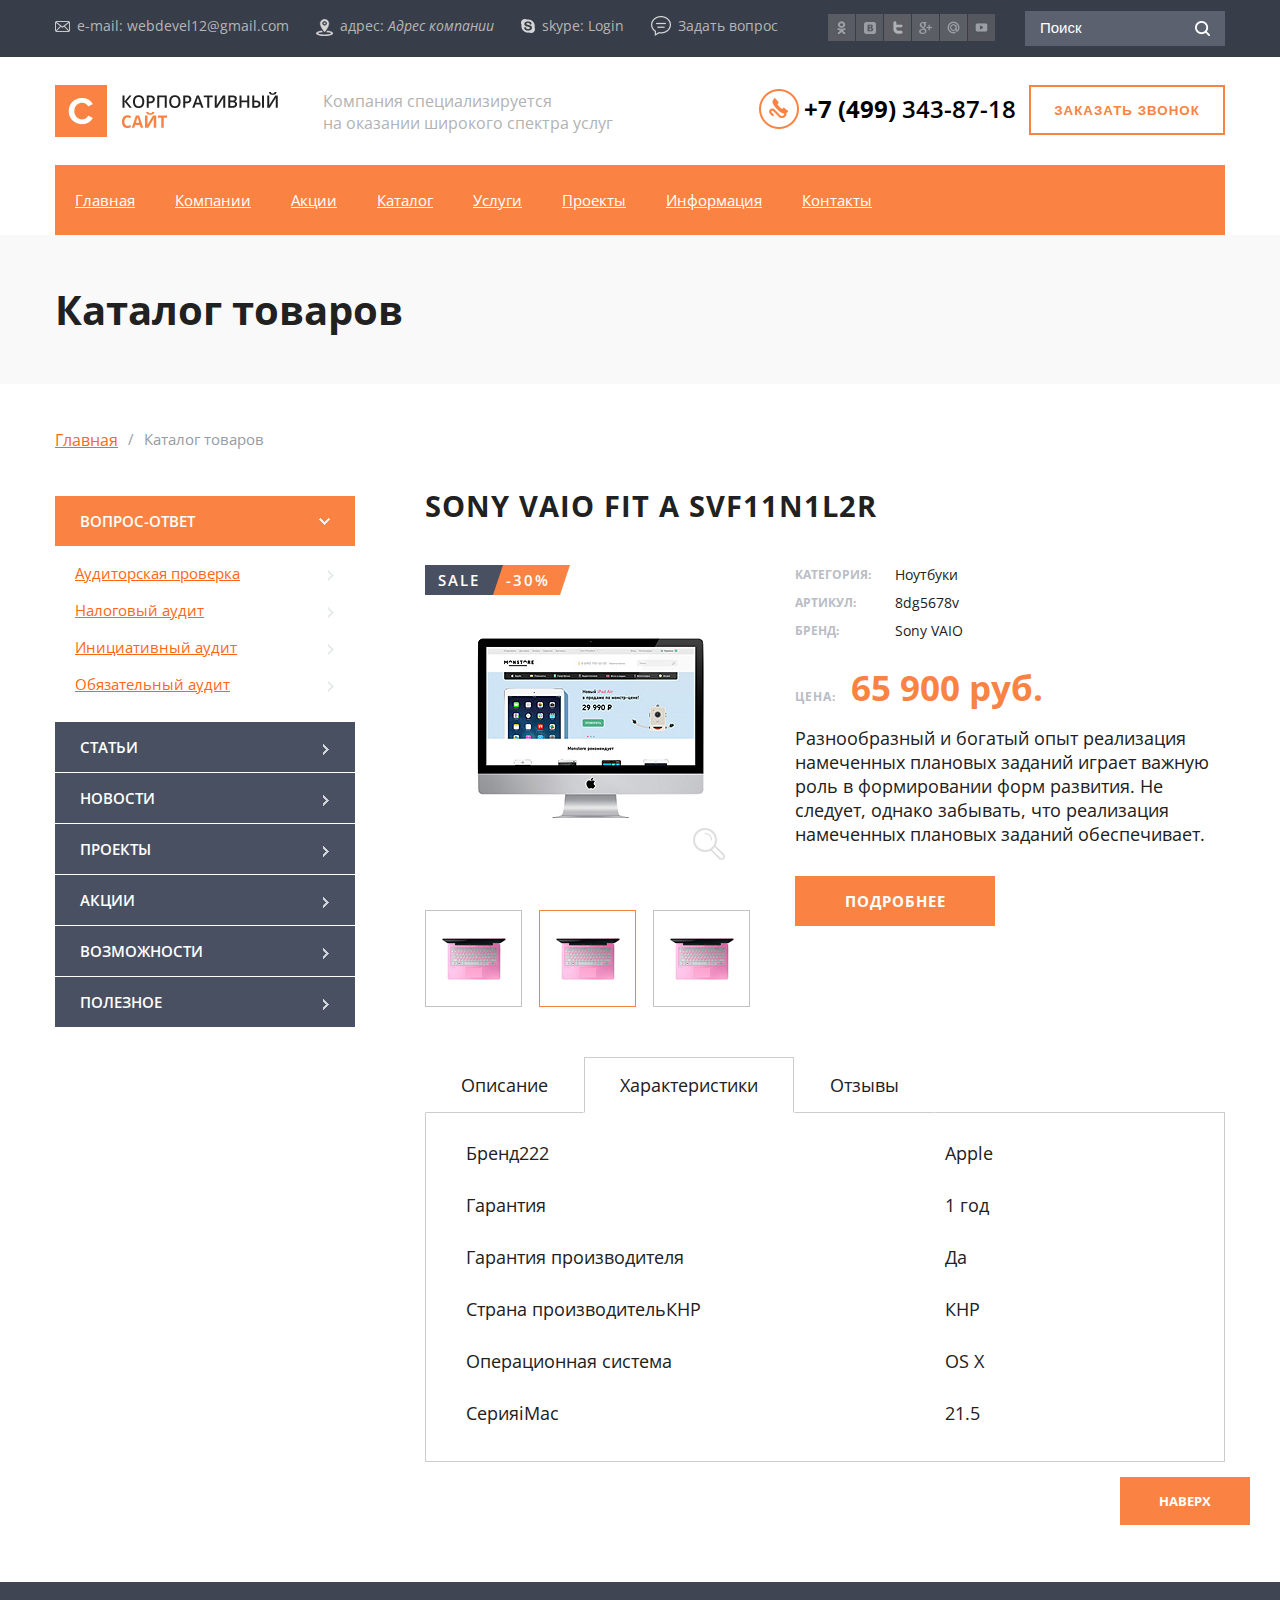
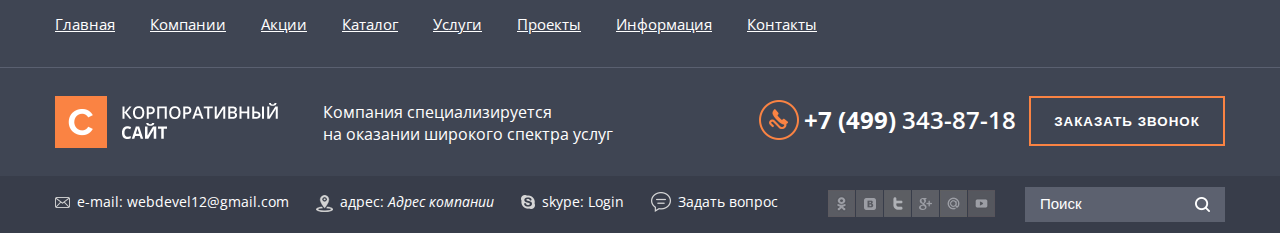
==== card-goods.html @ 036cb282 "Zhe1ka" ====
<!DOCTYPE html>
<html>
<head>
    <title>Карточка товара</title>
    <meta charset="utf-8" />
    <meta name="viewport" content="width=device-width, initial-scale=1.0">

    <link href='http://fonts.googleapis.com/css?family=Open+Sans:400,700,600&subset=latin,cyrillic' rel='stylesheet' type='text/css'>
    <link rel="stylesheet" type="text/css" href="style/style.css" />
    <link rel="stylesheet" type="text/css" href="style/responsive.css" />
</head>

<body>
    <div class="wrapper">
        <div class="wrap-header">
            <div class="top-box">
                <div class="content">
                    <ul class="list-contact">
                        <li class="mail">e-mail: <a href="mailto:webdevel12@gmail.com">webdevel12@gmail.com</a></li>
                        <li class="address">адрес: <address>Адрес компании</address></li>
                        <li class="skype">skype: Login</li>
                        <li class="question"><a href="#">Задать вопрос</a></li>
                    </ul>

                    <div class="wrap-search">
                        <input class="text" type="text" placeholder="Поиск">
                        <input class="search" type="submit">
                    </div>

                    <ul class="list-soc-links">
                        <li class="od"><a href="#">od</a></li>
                        <li class="vk"><a href="#">vk</a></li>
                        <li class="tw"><a href="#">tw</a></li>
                        <li class="g"><a href="#">g+</a></li>
                        <li class="mail"><a href="#">mail</a></li>
                        <li class="youtube"><a href="#">youtube</a></li>
                    </ul>
                </div>
            </div><!--end BOTTOM-BOX-->

            <div class="middle-box">
                <div class="content">
                    <div class="wrap">
                        <a class="logo" href="index.html">
                            <img src="images/header/logo_main.png" alt="logo">
                        </a>

                        <span class="desc-company">Компания специализируется<br> на оказании широкого спектра услуг</span>
                    </div>

                    <div class="contact-box">
                    <span class="tell">
                        <a href="tel:"><span>+7 (499)</span> 343-87-18</a>
                    </span>

                        <button class="btn btn-popup">Заказать звонок</button>
                    </div>
                </div>
            </div><!--end MIDDLE BOX-->

            <nav class="nav nav-header content">
                <div class="btn-menu">
                    <div class="btn-toggle-js">
                        <span class="text">Menu</span>
                        <span class="btn-toggle">&#8212;</span>
                    </div>
                </div>

                <ul class="tbl-toggle">
                    <li><a href="index.html">Главная</a></li>
                    <li><a href="#">Компании</a></li>
                    <li><a href="#">Акции</a></li>
                    <li><a href="#">Каталог</a></li>
                    <li><a href="services.html">Услуги</a></li>
                    <li><a href="#">Проекты</a></li>
                    <li>
                        <a href="#">Информация</a>

                        <ul class="sub-menu">
                            <li>
                                <a href="#">Доставка</a>

                                <ul class="sub-menu">
                                    <li><a href="#">Доставка</a></li>
                                    <li><a href="#">Оплата</a></li>
                                    <li><a href="#">Гарантии</a></li>
                                    <li><a href="#">О нас</a></li>
                                    <li><a href="#">Сертификаты</a></li>
                                </ul>
                            </li>
                            <li><a href="#">Оплата</a></li>
                            <li><a href="#">Гарантии</a></li>
                            <li><a href="#">О нас</a></li>
                            <li>
                                <a href="#">Сертификаты</a>

                                <ul class="sub-menu">
                                    <li><a href="#">Доставка</a></li>
                                    <li><a href="#">Оплата</a></li>
                                    <li><a href="#">Гарантии</a></li>
                                    <li><a href="#">О нас</a></li>
                                    <li><a href="#">Сертификаты</a></li>
                                </ul>
                            </li>
                        </ul>
                    </li>
                    <li><a href="#">Контакты</a></li>
                </ul>
            </nav>
        </div><!--end WRAP-HEADER-->

        <div class="wrap-header-page">
            <h2 class="content">Каталог товаров</h2>
        </div>

        <div class="content">
            <ul class="bread-curbs">
                <li><a href="index.html">Главная</a></li>
                <li><span>Каталог товаров</span></li>
            </ul>

            <ul class="side-bar">
                <li class="active">
                    <span class="btn-sub-menu">Вопрос-ответ</span>

                    <ul class="sub-menu-side-bar active">
                        <li><a href="#">Аудиторская проверка</a></li>
                        <li><a href="#">Налоговый аудит</a></li>
                        <li><a href="#">Инициативный аудит</a></li>
                        <li><a href="#">Обязательный аудит</a></li>
                    </ul>
                </li>

                <li>
                    <span class="btn-sub-menu">Статьи</span>

                    <ul class="sub-menu-side-bar">
                        <li><a href="#">Аудиторская проверка</a></li>
                        <li><a href="#">Налоговый аудит</a></li>
                        <li><a href="#">Инициативный аудит</a></li>
                        <li><a href="#">Обязательный аудит</a></li>
                    </ul>
                </li>

                <li>
                    <span class="btn-sub-menu">Новости</span>

                    <ul class="sub-menu-side-bar">
                        <li><a href="#">Аудиторская проверка</a></li>
                        <li><a href="#">Налоговый аудит</a></li>
                        <li><a href="#">Инициативный аудит</a></li>
                        <li><a href="#">Обязательный аудит</a></li>
                    </ul>
                </li>

                <li>
                    <span class="btn-sub-menu">Проекты</span>

                    <ul class="sub-menu-side-bar">
                        <li><a href="#">Аудиторская проверка</a></li>
                        <li><a href="#">Налоговый аудит</a></li>
                        <li><a href="#">Инициативный аудит</a></li>
                        <li><a href="#">Обязательный аудит</a></li>
                    </ul>
                </li>

                <li>
                    <span class="btn-sub-menu">Акции</span>

                    <ul class="sub-menu-side-bar">
                        <li><a href="#">Аудиторская проверка</a></li>
                        <li><a href="#">Налоговый аудит</a></li>
                        <li><a href="#">Инициативный аудит</a></li>
                        <li><a href="#">Обязательный аудит</a></li>
                    </ul>
                </li>

                <li>
                    <span class="btn-sub-menu">Возможности</span>

                    <ul class="sub-menu-side-bar">
                        <li><a href="#">Аудиторская проверка</a></li>
                        <li><a href="#">Налоговый аудит</a></li>
                        <li><a href="#">Инициативный аудит</a></li>
                        <li><a href="#">Обязательный аудит</a></li>
                    </ul>
                </li>

                <li>
                    <span class="btn-sub-menu">Полезное</span>

                    <ul class="sub-menu-side-bar">
                        <li><a href="#">Аудиторская проверка</a></li>
                        <li><a href="#">Налоговый аудит</a></li>
                        <li><a href="#">Инициативный аудит</a></li>
                        <li><a href="#">Обязательный аудит</a></li>
                    </ul>
                </li>
            </ul>

            <div class="inner-content">
                <h1 class="header-name-googs">Sony VAIO Fit A SVF11N1L2R</h1>

                <div class="block-good">
                    <div class="view-good">
                        <span class="sale active"><span>SALE</span>-30%</span>

                        <span class="wrap-foto">
                            <span class="foto"><img src="images/content/catalog_img1.jpg"></span>
                            <span class="btn-increase"></span>
                        </span>

                        <ul class="slider-good">
                            <li><span><img src="images/content/more_example_good.jpg" alt="foto"></span></li>
                            <li class="active"><span><img src="images/content/more_example_good.jpg" alt="foto"></span></li>
                            <li><span><img src="images/content/more_example_good.jpg" alt="foto"></span></li>
                        </ul>
                    </div>

                    <div class="desc-good">
                        <table class="tbl-charac">
                            <tr>
                                <td>Категория:</td>
                                <td>Ноутбуки</td>
                            </tr>

                            <tr>
                                <td>Артикул:</td>
                                <td>8dg5678v</td>
                            </tr>

                            <tr>
                                <td>Бренд:</td>
                                <td>Sony VAIO</td>
                            </tr>
                        </table>

                        <span class="price">65 900 руб.</span>

                        <span class="big-desc-text">Разнообразный и богатый опыт реализация намеченных плановых заданий играет
                            важную роль в формировании форм развития. Не следует, однако забывать, что реализация намеченных плановых
                            заданий обеспечивает.</span>

                        <a class="btn btn-more-info" href="#">Подробнее</a>
                    </div>
                </div><!--end BLOCK-GOOD-->

                <ul class="toggle-tab">
                    <li>Описание</li>
                    <li class="active">Характеристики</li>
                    <li>Отзывы</li>
                </ul>

                <ul class="block-tab">
                    <li>
                        <table>
                            <tr>
                                <td>Бренд111</td>
                                <td>Apple</td>
                            </tr>

                            <tr>
                                <td>Гарантия</td>
                                <td>1 год</td>
                            </tr>

                            <tr>
                                <td>Гарантия производителя</td>
                                <td>Да</td>
                            </tr>

                            <tr>
                                <td>Страна производительКНР</td>
                                <td>КНР</td>
                            </tr>

                            <tr>
                                <td>Операционная система</td>
                                <td>OS X</td>
                            </tr>

                            <tr>
                                <td>СерияiMac</td>
                                <td>21.5</td>
                            </tr>
                        </table>
                    </li>

                    <li class="active">
                        <table>
                            <tr>
                                <td>Бренд222</td>
                                <td>Apple</td>
                            </tr>

                            <tr>
                                <td>Гарантия</td>
                                <td>1 год</td>
                            </tr>

                            <tr>
                                <td>Гарантия производителя</td>
                                <td>Да</td>
                            </tr>

                            <tr>
                                <td>Страна производительКНР</td>
                                <td>КНР</td>
                            </tr>

                            <tr>
                                <td>Операционная система</td>
                                <td>OS X</td>
                            </tr>

                            <tr>
                                <td>СерияiMac</td>
                                <td>21.5</td>
                            </tr>
                        </table>
                    </li>

                    <li>
                        <table>
                            <tr>
                                <td>Бренд333</td>
                                <td>Apple</td>
                            </tr>

                            <tr>
                                <td>Гарантия</td>
                                <td>1 год</td>
                            </tr>

                            <tr>
                                <td>Гарантия производителя</td>
                                <td>Да</td>
                            </tr>

                            <tr>
                                <td>Страна производительКНР</td>
                                <td>КНР</td>
                            </tr>

                            <tr>
                                <td>Операционная система</td>
                                <td>OS X</td>
                            </tr>

                            <tr>
                                <td>СерияiMac</td>
                                <td>21.5</td>
                            </tr>
                        </table>
                    </li>
                </ul>
            </div>
        </div><!--end CONTENT-->
    </div><!--end WRAPPER-->

    <footer class="wrap-footer">
        <span id="animate-top">Наверх</span>

        <div class="top-box">
            <nav class="nav content">
                <div class="btn-menu">
                    <div class="btn-toggle-js">
                        <span class="text">Menu</span>
                        <span class="btn-toggle">&#8212;</span>
                    </div>
                </div>

                <ul class="tbl-toggle">
                    <li><a href="index.html">Главная</a></li>
                    <li><a href="#">Компании</a></li>
                    <li><a href="#">Акции</a></li>
                    <li><a href="#">Каталог</a></li>
                    <li><a href="services.html">Услуги</a></li>
                    <li><a href="#">Проекты</a></li>
                    <li><a href="#">Информация</a></li>
                    <li><a href="#">Контакты</a></li>
                </ul>
            </nav>
        </div>

        <div class="middle-box">
            <div class="content">
                <div class="wrap">
                    <a class="logo" href="#">
                        <img src="images/footer/logo_footer.png" alt="logo">
                    </a>

                    <span class="desc-company">Компания специализируется<br> на оказании широкого спектра услуг</span>
                </div>

                <div class="contact-box">
                    <span class="tell">
                        <a href="tel:"><span>+7 (499)</span> 343-87-18</a>
                    </span>

                    <button class="btn btn-popup">Заказать звонок</button>
                </div>
            </div>
        </div><!--end MIDDLE BOX-->

        <div class="bottom-box">
            <div class="content">
                <ul class="list-contact">
                    <li class="mail">e-mail: <a href="mailto:webdevel12@gmail.com">webdevel12@gmail.com</a></li>
                    <li class="address">адрес: <address>Адрес компании</address></li>
                    <li class="skype">skype: Login</li>
                    <li class="question"><a href="#">Задать вопрос</a></li>
                </ul>

                <div class="wrap-search">
                    <input class="text" type="text" placeholder="Поиск">
                    <input class="search" type="submit">
                </div>

                <ul class="list-soc-links">
                    <li class="od"><a href="#">od</a></li>
                    <li class="vk"><a href="#">vk</a></li>
                    <li class="tw"><a href="#">tw</a></li>
                    <li class="g"><a href="#">g+</a></li>
                    <li class="mail"><a href="#">mail</a></li>
                    <li class="youtube"><a href="#">youtube</a></li>
                </ul>
            </div>
        </div><!--end BOTTOM-BOX-->
    </footer>

    <!--form-->
    <div id="bg-popup"></div>

    <div class="wrap-form-popup">
        <div id="box_1" class="popup-box">
            <div class="close-btn-popup"></div>

            <div class="wrap-form">
                <span class="top">Заказать обратный звонок</span>

                <span class="text">Оставьте ваши конакты, и наш менеджер свяжется в Вами в ближайшее время</span>

                <ul class="list-input-form">
                    <li class="text"><input type="text" placeholder="+7 _ _ _ _ _ _ _"></li>
                    <li class="email"><input type="text" placeholder="E-MAIL"></li>
                    <li class="textarea"><textarea placeholder="КОММЕНТАРИЙ"></textarea></li>
                    <li class="no-border no-padding"><button class="btn btn-more-info">Отправить</button></li>
                </ul>
            </div>
        </div>
    </div>
    <!--end-->

    <script src="js/jquery-1.11.2.min.js"></script>
    <script src="js/carousel.js"></script>
    <script src="js/commonJs.js"></script>
</body>
</html>
---- style/style.css ----
/*----------------------------------------------------------------------------------*/
/*------------------------------RESET DEFAULT STYLES--------------------------------*/
/*----------------------------------------------------------------------------------*/
html,body                       { width:100%; height:100%; }
body                            { padding:0; margin:0; font:15px 'Open Sans', sans-serif; background:#fff; color:#212121; }
div,menu,p,a,span,em,strong,img,h1,h2,h3,h4,h5,h6,ul,ol,li,dl,dt,dd,table,td,tr,form,fieldset,legend,label,select,input,textarea {
	padding:0;
	margin:0;
	outline:none;
	list-style:none;
}
button                         { cursor: pointer; }
select, input, textarea        { font-size:15px; vertical-align:middle; }
textarea                       { vertical-align:top; }
:focus                         { outline:none; }
input[type=submit]             { cursor:pointer; }
img, fieldset                  { border:0; }
img                            { vertical-align: top; }
table                          { border-collapse:collapse; border-spacing:0; }
a:link, a:visited              { font:15px 'Open Sans', sans-serif; color:#000; text-decoration:underline; }
a:hover                        { text-decoration:none; }
/*----------------------------------------------------------------------------------*/
/*-------------------------------------DEFAULT CLASSES------------------------------*/
/*----------------------------------------------------------------------------------*/
.float-r           	           { float:right !important; }
.float-l                       { float:left !important; }
.no-float                      { float:none !important; }
.no-border                     { border:0 !important; }
.no-bg                         { background:none !important; }
.no-margin                     { margin:0 !important; }
.no-padding                    { padding:0 !important; }
.no-display                    { display:none !important; }
.display                       { display:block !important; }
.inline                        { display:inline !important; }
.overflow                      { overflow:hidden !important; }
.align-r                       { text-align:right !important; }
.align-l                       { text-align:left !important; }
.align-c                       { text-align:center !important; }
.clear                         { clear:both; }
.clearfix:after                { content: ""; display: block; clear: both; visibility: hidden;}
.clearfix                      { display: inline-block; width: 100% }

.content {
    overflow: hidden;
    width: 100%;
    max-width: 1170px;
    margin: 0 auto;
}
/*----------------------------------------------------------------------------------*/
/*-------------------------------------WRAPPER--------------------------------------*/
/*----------------------------------------------------------------------------------*/
.wrapper {
    position: relative;
    min-height: 100%;
}
.wrapper:after {
    content: '';
    display: block;
    width: 100%;
    height: 251px;
}

#jquery-script-menu {
    position: fixed;
    height: 90px;
    width: 100%;
    top: 0;
    left: 0;
    border-top: 5px solid #316594;
    background: #fff;
    -moz-box-shadow: 0 2px 3px 0px rgba(0, 0, 0, 0.16);
    -webkit-box-shadow: 0 2px 3px 0px rgba(0, 0, 0, 0.16);
    box-shadow: 0 2px 3px 0px rgba(0, 0, 0, 0.16);
    z-index: 999999;
    padding: 10px 0;
    -webkit-box-sizing:content-box;
    -moz-box-sizing:content-box;
    box-sizing:content-box;
}

.jquery-script-center {
    width: 960px;
    margin: 0 auto;
}
.jquery-script-center ul {
    width: 212px;
    float:left;
    line-height:45px;
    margin:0;
    padding:0;
    list-style:none;
}
.jquery-script-center a {
    text-decoration:none;
}
.jquery-script-ads {
    width: 728px;
    height:90px;
    float:right;
}
.jquery-script-clear {
    clear:both;
    height:0;
}

/*----------------------------------------------------------------------------------*/
/*-------------------------------------HEADER---------------------------------------*/
/*----------------------------------------------------------------------------------*/
.wrap-header {
    position: relative;
    z-index: 100;
}
.wrap-header .top-box,
.wrap-header .top-box a {
    color: #b6b6b6;
}
    .wrap-header .desc-company {
        color: #b2b2b2;
    }
.nav.nav-header {
    overflow: visible;
    height: 70px;
    background: #FA8343;
}
    .nav.nav-header > ul > li {
        position: relative;
        height: 70px;
        margin-left: 0;
    }
    .nav-header > ul > li:hover:before {
        background: #FA8343;
    }
    .nav-header > ul > li.active,
    .nav-header > ul > li.active:before,
    .nav-header > ul > li:hover {
        background: #495061;
    }
        .nav-header > ul > li:before,
        .nav-header > ul > li:after {
            content: '';
            display: block;
            width: 100%;
            height: 13px;
        }
        .nav-header > ul > li > a {
            display: block;
            margin: 12px 20px;
            color: #fff;
        }
        .nav-header > ul > li > a:hover {
            text-decoration: underline;
        }
        .nav-header > ul > li:hover > .sub-menu {
            display: block;
        }
        .sub-menu {
            display: none;
            position: absolute;
            top: 70px;
            width: 265px;

            background: #495061;
        }
            .sub-menu li {
                position: relative;
                display: block;
                float: none;
                padding: 11px 0 12px 30px;
                border-bottom: 1px solid #5B6472;
            }
            .sub-menu li:last-child {
                border-bottom: none;
            }
            .sub-menu li:hover .sub-menu {
                display: block;
                top: 0;
                left: 265px;
            }
                .sub-menu a {
                    color: #fff;
                    font-size: 15px;
                    text-decoration: none;
                }
                .sub-menu a:hover {
                    color: #fa8343;
                    text-decoration: underline;
                }
                .sub-menu .sub-menu {
                    border: 1px solid #5B6472;
                    border-top: none;
                }
/*----------------------------------------------------------------------------------*/
/*-------------------------------------CONTENT--------------------------------------*/
/*----------------------------------------------------------------------------------*/
.wrap-content {
    padding-top: 75px;
}
    .list-big-squares {
        overflow: hidden;
        margin-bottom: 85px;
    }
        .list-big-squares li {
            position: relative;
            float: left;
            width: 31.66%;
            height: 210px;
            margin-left: 2.5%;
            background: #495061;
            color: #fff;
        }
        .list-big-squares li:hover {
            background: url("../images/content/bg_block.jpg") repeat-y #FA8343;
        }
            .list-big-squares li:after {
                content: '';
                display: block;
                position: absolute;
                bottom: 0;
                right: 0;

                width: 0;
                height: 0;
                border-bottom: 35px solid #fff;
                border-left: 35px solid transparent;
                opacity: 0.2;
            }
            .list-big-squares a {
                display: block;
                height: 100%;
                text-decoration: none;
            }
                .list-big-squares .wrap {
                    display: block;
                    margin: 35px 35px 5px;
                    color: #fff;
                }
                    .list-big-squares .name {
                        display: block;
                        margin-bottom: 10px;
                        font-size: 18px;
                        font-weight: bold;
                        text-transform: uppercase;
                    }
    .wrap-list-service {
        padding-top: 70px;
        background: #F9F9F9;
    }
    .list-service {
        overflow: hidden;
        color: #696f7c;
    }
        .list-service li {
            display: inline-table;
            width: 30%;
            margin: 0 0 95px 3.7%;
        }
        .list-big-squares li:nth-child(3n + 1),
        .list-service li:nth-child(3n + 1) {
            margin-left: 0;
        }
            .list-service .wrap-img {
                display: table;
                width: 100%;
                height: 85px;
            }
                .list-service .wrap-img span {
                    display: table-cell;
                    vertical-align: middle;
                }
            .list-service .name {
                display: block;
                margin-bottom: 15px;
                color: #212121;
                font-size: 17px;
                font-weight: bold;
                text-transform: uppercase;
                letter-spacing: 1px;
            }
            .list-service p {
                margin-bottom: 25px;
                line-height: 1.7;
            }
    .wrap-info-block {
        overflow: hidden;
        position: relative;
    }
        .custom-bg {
            background: #fff;
        }
        .wrap-info-block .content {
            overflow: hidden;
            position: relative;
            z-index: 100;
            background: #EEF0F1;
        }
        .wrap-info-block:after {
            content: '';
            position: absolute;
            top: 0;
            right: 0;
            bottom: 0;
            width: 50%;
            background: #EEF0F1;
        }
            .wrap-info-block .left-block {
                float: left;
                width: 47%;
                padding: 65px 3.5% 30px 0;
                background: #fff;
            }
                .section h2 {
                    margin-bottom: 30px;
                    font-size: 27px;
                    font-weight: bold;
                    color: #212121;
                    text-transform: uppercase;
                }
                .wrap-info-block .left-block p {
                    margin-bottom: 30px;
                    font-size: 16px;
                    line-height: 1.7;
                }
            .wrap-info-block .right-block {
                overflow: hidden;
                padding: 65px 5.7% 30px;
                background: #EEF0F1;
            }
                .wrap-info-block .right-block p {
                    margin-bottom: 15px;
                    font-size: 15px;
                    line-height: 1.7;
                }
                .list-news {}
                    .list-news li {
                        margin-bottom: 20px;
                    }
    .wrap-block-question {
        padding: 55px 0 65px;
        background: #3f4553;
        text-align: center;
    }
        .wrap-block-question:before {
            content: '';
            display: inline-block;
            width: 56px;
            height: 52px;
            margin-bottom: 10px;
            background: url("../images/content/question_icon_block.png") no-repeat top center;
        }
        .wrap-block-question .text {
            display: block;
            margin-bottom: 50px;
            font-size: 24px;
            font-weight: bold;
            color: #fff;
            letter-spacing: 1px;
            text-transform: uppercase;
        }
        .list-btns li {
            display: inline-table;
            margin-left: 30px;
        }
        .list-btns li:first-child {
            margin-left: 0;
        }
            .list-btns .question {
                color: #fff;
                background: #FA8343;
            }
            .list-btns .question:hover {
                border-color: #fff;
                color: #FA8343;
                background: #fff;
            }
            .list-btns .call {
                border-color: #fff;
                color: #FA8343;
                background: #fff;
            }
            .list-btns .call:hover {
                border-color: #FA8343;
            }
    .wrap-advantages {
        position: relative;
        overflow: hidden;
        background: #fff;
        font-size: 16px;
    }
        .wrap-advantages:before {
            content: '';
            position: absolute;
            top: 0;
            left: 0;
            bottom: 0;
            width: 50%;
            background: #F0F2F3;
        }
        .wrap-advantages .content {
            overflow: hidden;
            position: relative;
            z-index: 100;
            padding-bottom: 20px;
        }
            .wrap-advantages .custom-bg {
                background: #F0F2F3;
            }
                .wrap-advantages .left-block {
                    float: left;
                    width: 50%;
                    padding-top: 50px;
                    background: #F0F2F3;
                }
                    .wrap-advantages .list-advantages {
                        margin-right: 20px;
                    }
                        .wrap-advantages .list-advantages li {
                            margin-bottom: 32px;
                        }
                            .wrap-advantages .list-marker {
                                float: left;
                                width: 40px;
                                margin: 4px 30px 0 0;
                            }
                            .wrap-advantages .left-block .list-marker {
                                height: 40px;
                                text-align: center;
                                text-indent: -9999px;
                                background: #495061 url("../images/content/ok_icon.png") no-repeat center;
                            }
                            .wrap-advantages .text {
                                display: block;
                                overflow: hidden;
                            }
                .wrap-advantages .right-block {
                    overflow: hidden;
                    width: 50%;
                    padding-top: 50px;
                    background: #fff;
                    margin-left: 12%;
                }
                    .wrap-advantages .right-block .list-advantages,
                    .wrap-advantages .right-block h2 {
                        margin-left: 12%;
                    }
                            .wrap-advantages .right-block .list-marker {
                                padding: 8px 0 9px;
                                text-align: center;
                                background: #FA8343;
                                font-size: 17px;
                                font-weight: bold;
                                color: #fff;
                            }
    .wrap-goods {
        padding: 75px 0 55px;
        background: #f9f9f9;
    }
        .list-goods li {
            display: inline-table;
            width: 23%;
            max-width: 270px;
            margin-left: 2.3%;
            margin-bottom: 20px;
            text-align: center;
            background: #fff;

            -webkit-box-shadow: 0px 0px 4px 0px rgba(50, 50, 50, 0.1);
            -moz-box-shadow:    0px 0px 4px 0px rgba(50, 50, 50, 0.1);
            box-shadow:         0px 0px 4px 0px rgba(50, 50, 50, 0.1);
        }
        .list-goods li:hover {
            -webkit-box-shadow: 0px 0px 10px 0px rgba(50, 50, 50, 0.3);
            -moz-box-shadow:    0px 0px 10px 0px rgba(50, 50, 50, 0.3);
            box-shadow:         0px 0px 10px 0px rgba(50, 50, 50, 0.3);
        }
        .list-goods li:first-child {
            margin-left: 0;
        }
            .list-goods .wrap {
                margin: 35px;
            }
                .list-goods .name {
                    position: relative;
                    display: block;
                    height: 65px;
                    font-size: 17px;
                    font-weight: bold;
                }
                    .list-goods .name:after {
                        content: '';
                        position: absolute;
                        bottom: 0;
                        left: 50%;
                        width: 65px;
                        height: 1px;
                        margin-left: -33px;
                        background: #E6E7E9;
                    }
                .list-goods .wrap-foto {
                    display: table;
                    height: 210px;
                    width: 100%;
                }
                    .list-goods .wrap-foto span {
                        display: table-cell;
                        vertical-align: middle;
                    }
                .list-goods .desc {
                    display: block;
                    margin-bottom: 35px;
                }
                .list-goods .btn {
                    width: 100%;
                    max-width: 200px;
                }
    .wrap-header-page {
        padding: 47px 0;
        margin-bottom: 45px;
        background: #f9f9f9;
    }
        .wrap-header-page h1,
        .wrap-header-page h2 {
            font-size: 40px;
        }
    .bread-curbs {
        overflow: hidden;
        margin-bottom: 45px;
    }
        .bread-curbs li {
            float: left;
            margin-left: 10px;
        }
        .bread-curbs li:first-child {
            margin-left: 0;
        }
            .bread-curbs li:before {
                content: "/";
                float: left;
                margin-right: 10px;
                color: #979ba3;
            }
            .bread-curbs li:first-child:before {
                display: none;
            }
            .bread-curbs a {
                color: #ff6716;
                font-size: 16px;
            }
            .bread-curbs span {
                color: #979ba3;
            }
    .list-services {
        overflow: hidden;
        margin-bottom: 110px;
    }
        .list-services li {
            margin-bottom: 55px;
        }
            .img-service {
                float: left;
                margin-right: 30px;
            }
            .list-services .wrap {
                overflow: hidden;
            }
                .list-services h2 {
                    margin-bottom: 10px;
                    font-size: 20px;
                    text-transform: uppercase;
                }
                .list-services p {
                    margin-bottom: 25px;
                    color: #696f7c;
                    line-height: 1.7;
                }
    .inner-content {
        overflow: hidden;
        margin-bottom: 95px;
    }
        .list-questions {
            overflow: hidden;
            margin-bottom: 25px;
        }
            .list-questions li {
                margin-bottom: 20px;
            }
                .list-questions .question-js {
                    position: relative;
                    padding: 17px 25px;
                    margin-bottom: 20px;
                    font-size: 21px;
                    color: #ff6716;
                    border: 1px solid #d3d9e3;
                    cursor: pointer;
                }
                .list-questions .question-js:after {
                    content: '';
                    display: block;
                    position: absolute;
                    right: 25px;
                    top: 30px;
                    width: 16px;
                    height: 10px;
                    background: url("../images/content/triagle_question.png") no-repeat bottom;

                }
                .list-questions .question-js.active:after {
                    background-position: top;
                }
                .list-questions .question-js:hover {
                    border-color: #ff6716;
                }
                    .question-js span {
                        border-bottom: 1px dashed #ff6716;
                    }
                .list-questions li p {
                    display: none;
                    position: relative;
                    padding: 30px;
                    background: #495061;
                    color: #fff;
                    font-size: 18px;
                    line-height: 1.7;
                }
                .list-questions li p:before {
                    content: '';
                    display: block;
                    position: absolute;
                    top: -10px;
                    left: 30px;
                    width: 0;
                    height: 0;
                    border-left: 10px solid transparent;
                    border-right: 10px solid transparent;
                    border-bottom: 10px solid #495061;
                }
        .form-question {
            overflow: hidden;
        }
            .form-question legend {
                display: block;
                margin-bottom: 25px;
                font-size: 20px;
                font-weight: 600;
                text-transform: uppercase;
            }
            .form-question .wrap-input {
                overflow: hidden;
                margin-bottom: 30px;
            }
                .form-question .wrap-input label {
                    position: relative;
                    float: left;
                    width: 48%;
                    padding: 12px 15px;
                    border: 1px solid #ccc;

                    -webkit-box-sizing:border-box;
                    -moz-box-sizing:border-box;
                    box-sizing:border-box;
                }
                    .form-question .wrap-input label:after {
                        content: '';
                        display: block;
                        position: absolute;
                        top: 12px;
                        right: 15px;
                        width: 17px;
                        height: 17px;
                        background: url("../images/sprite_form.png") no-repeat;
                    }
                    .form-question .wrap-input .tell-input:after {
                        background-position: bottom;
                    }
                    .form-question .wrap-input input {
                        width: 100%;
                        font-size: 12px;
                        border: none;
                    }
                    .form-question .wrap-input input:focus {
                        border-color: #acacac;
                    }
                .form-question .wrap-input .tell-input {
                    float: right;
                }
            .form-question textarea {
                display: block;
                padding: 15px;
                margin-bottom: 30px;
                width: 100%;
                height: 200px;
                border: 1px solid #ccc;
                font-size: 12px;
                text-transform: uppercase;
                resize: none;

                -webkit-box-sizing:border-box;
                -moz-box-sizing:border-box;
                box-sizing:border-box;
            }
            .form-question .btn {
                width: 300px;
                padding: 19px 0;
                font-size: 15px;
                color: #fff;
                background: #FA8343;
            }
            .form-question .btn:hover {
                color: #FA8343;
                background: #fff;
            }
    .list-projects {
        overflow: hidden;
    }
        .list-projects li {
            display: inline-table;
            width: 46%;
            margin-bottom: 40px;
        }
        .list-projects li:nth-child(2n + 1) {
            margin-right: 6.5%;
        }
            .list-projects img {
                display: block;
                width: 100%;
                max-width: 371px;
                margin-bottom: 35px;
            }
            .list-projects li h2 {
                margin-bottom: 20px;
                font-size: 20px;
                text-transform: uppercase;
            }
            .list-projects p {
                color: #696f7c;
                line-height: 1.7;
                margin-bottom: 25px;
            }
    .header-name-googs {
        margin: -10px 0 40px;
        font-size: 29px;
        text-transform: uppercase;
        letter-spacing: 1px;
    }
    .wrap-select {
        position: relative;
        display: inline-block;
        margin-bottom: 30px;
        border: 1px solid #CCD1D7;
    }
        .wrap-select:after {
            content: '';
            display: block;
            position: absolute;
            z-index: 10;
            right: 0;
            top: 0;
            width: 41px;
            height: 49px;
            background: url("../images/content/select_icon.jpg") no-repeat;
            pointer-events: none;
        }
        .wrap-select select {
            width: 260px;
            padding: 15px;
            border: none;
        }
    .catalog-goods {

    }
        .catalog-goods li {
            display: inline-table;
            width: 47%;
            margin-bottom: 40px;
            border: 1px solid #E0E0E0;
        }
        .catalog-goods li:nth-child(2n + 1) {
            margin-right: 4.8%;
            margin-left: 1px;
        }
        .catalog-goods li:hover {
            border-color: #FA8343;
            outline: 1px solid #FA8343;
        }
            .catalog-goods .wrap {
                margin: 8%;
            }
                .catalog-goods .name-goods {
                    display: block;
                    margin-bottom: 15px;
                    font-size: 20px;
                    text-transform: uppercase;
                    font-weight: bold;
                }
                .sale {
                    position: relative;
                    display: block;
                    width: 135px;
                    line-height: 30px;
                    height: 30px;
                    color: #fff;
                    font-weight: 600;
                    letter-spacing: 2px;
                }
                .active.sale {
                    background: #FA8343;
                }
                    .active.sale:after,
                    .sale span:after {
                        content: '';
                        display: block;
                        position: absolute;
                        right: -10px;
                        top: 0;
                        width: 0;
                        height: 0;
                        border-top: 30px solid #FA8343;
                        border-right: 10px solid transparent;
                    }
                        .sale span {
                            position: relative;
                            float: left;
                            padding: 0 13px;
                            margin-right: 13px;
                            background: #495061;
                        }
                            .sale span:after {
                                content: '';
                                display: block;
                                position: absolute;
                                right: -10px;
                                top: 0;
                                width: 0;
                                height: 0;
                                border-top: 30px solid #495061;
                                border-right: 10px solid transparent;
                            }
        .block-good {
            overflow: hidden;
            margin-bottom: 50px;
        }
                .catalog-goods .wrap-foto,
                .view-good .wrap-foto {
                    display: table;
                    width: 100%;
                    height: 215px;
                    text-align: center;
                }
                .view-good .wrap-foto {
                    position: relative;
                    height: 265px;
                }
                    .catalog-goods .wrap-foto span,
                    .view-good .wrap-foto .foto {
                        display: table-cell;
                        width: 100%;
                        vertical-align: middle;
                    }
                .old-price {
                    display: block;
                }
                    .old-price .text {
                        font-size: 12px;
                        font-weight: bold;
                        letter-spacing: 1px;
                        color: #b8bcc4;
                        text-transform: uppercase;
                    }
                    .old-price .number {
                        font-size: 25px;
                        font-weight: 600;
                        text-decoration: line-through;
                        color: #a1a4a9;
                    }
                .price {
                    display: block;
                    margin-bottom: 15px;
                    font-weight: bold;
                    font-size: 35px;
                    color: #fa8343;
                }
                    .price:before {
                        content: 'цена:';
                        display: inline-block;
                        margin-right: 15px;
                        font-size: 12px;
                        font-weight: bold;
                        letter-spacing: 1px;
                        color: #b8bcc4;
                        text-transform: uppercase;
                    }
            .catalog-goods .desc {
                display: block;
                margin-bottom: 25px;
                color: #696f7c;
            }
            .big-desc-text {
                display: block;
                margin-bottom: 30px;
                font-size: 18px;
            }
    .pagination {
        overflow: hidden;
    }
        .pagination li {
            float: left;
            width: 49px;
            height: 49px;
            line-height: 50px;
            margin-right: 1px;
            background: #EEEFF0 no-repeat center;
            cursor: pointer;
            text-align: center;
            font-size: 16px;
            font-weight: 600;
            border: 1px solid #EEEFF0;
            color: #90949c;
        }
        .pagination li.active,
        .pagination li.active:hover {
            background: #E6E6E6;
            border-color: #E6E6E6;
        }
        .pagination li:hover {
            border-color: #ccc;
            background: #fff no-repeat center;
        }
            .pagination .next {
                background-image: url("../images/content/pagination_next.png");
            }
            .pagination .prev {
                background-image: url("../images/content/pagination_prev.png");
            }
            .pagination .next:hover,
            .pagination .prev:hover {
                background-color: #FA8343;
                border-color: #FA8343;
            }
            .pagination .next:hover {
                background-image: url("../images/content/pagination_next_hover.png");
            }
            .pagination .prev:hover {
                background-image: url("../images/content/pagination_prev_hover.png");
            }
    .view-good {
        float: left;
        width: 330px;
        margin-right: 40px;
    }
        .view-good .btn-increase {
            position: absolute;
            bottom: 0;
            right: 30px;
            display: block;
            width: 32px;
            height: 32px;
            background: url("../images/content/btn_increase.jpg") no-repeat;
        }
        .view-good .wrap-foto {
            margin-bottom: 50px;
        }
        .slider-good {
            overflow: hidden;
        }
            .slider-good li {
                float: left;
                display: table;
                width: 95px;
                height: 95px;
                margin-right: 17px;
                border: 1px solid #C2C2C2;
                text-align: center;
                cursor: pointer;
            }
            .slider-good li:last-child {
                margin-right: 0;
            }
            .slider-good .active {
                border: 1px solid #FA8343;
            }
                .slider-good span {
                    display: table-cell;
                    vertical-align: middle;
                }
        .desc-good {
            overflow: hidden;
        }
            .tbl-charac {
                width: 200px;
                margin-bottom: 15px;
            }
                .tbl-charac td {
                    width: 50%;
                    padding-bottom: 9px;
                    font-size: 14px;
                }
                .tbl-charac td:first-child {
                    color: #b9bdc5;
                    font-size: 12px;
                    font-weight: bold;
                    text-transform: uppercase;
                }
        .desc-good .btn {
            color: #fff;
        }
        .desc-good .btn:hover,
        .desc-good a.btn:hover {
            color: #FA8343;
        }
    .toggle-tab {
        position: relative;
        z-index: 10;
        overflow: hidden;
    }
        .toggle-tab li {
            float: left;
            padding: 15px 35px;
            font-size: 18px;
            cursor: pointer;
            border: 1px solid #fff;
            border-bottom-color: #ccc;
        }
        .toggle-tab .active {
            border: 1px solid #ccc;
            border-bottom-color: #fff;
        }
    .block-tab {
        margin: -1px 0 25px;
        padding: 28px 0 8px;
        border: 1px solid #ccc;
        font-size: 18px;
    }
        .block-tab li {
            display: none;
        }
        .block-tab .active {
            display: block;
        }
            .block-tab table {
                width: 100%;
            }
                .block-tab td {
                    padding-bottom: 28px;
                }
                .block-tab td:first-child {
                    width: 65%;
                    padding-left: 40px;
                }

#animate-top {
    display: block;
    position: absolute;
    right: 30px;
    width: 130px;
    padding: 15px 0;
    margin-top: -105px;
    font-size: 13px;
    font-weight: bold;
    background: #FA8343;
    text-align: center;
    text-transform: uppercase;
    color: #fff;
    cursor: pointer;

    -webkit-transition: 0.5s;
    transition: 0.5s;
}
#animate-top:hover {
    background: #495061;
}
/*----------------------------------------------------------------------------------*/
/*-------------------------------------SIDEBAR--------------------------------------*/
/*----------------------------------------------------------------------------------*/
.side-bar {
    float: left;
    width: 300px;
    margin: 0 70px 30px 0;
}
    .side-bar > li {
        overflow: hidden;
        background: #495061;
        border-bottom: 1px solid #fff;
        cursor: pointer;
    }
    .side-bar > .active {
        background: #fa8343;
    }
        .side-bar span {
            position: relative;
            display: block;
            margin: 15px 25px;
            font-size: 15px;
            font-weight: 600;
            text-transform: uppercase;
            color: #fff;
        }
            .side-bar span:after {
                content: '';
                display: block;
                position: absolute;
                right: 0;
                top: 7px;
                width: 7px;
                height: 11px;
                background: url("../images/content/triagle_active.png") no-repeat right bottom;
            }
            .side-bar > .active span:after {
                content: '';
                display: block;
                position: absolute;
                right: 0;
                top: 7px;
                width: 11px;
                height: 7px;
                background: url("../images/content/triagle_active.png") no-repeat right top;
            }
        .sub-menu-side-bar {
            display: none;
            padding: 17px 20px 10px;
            background: #fff;
        }
        .side-bar .active .sub-menu-side-bar {
            display: block;
        }
            .sub-menu-side-bar li {
                position: relative;
                margin-bottom: 17px;
            }
                .sub-menu-side-bar li:after {
                    content: '';
                    display: block;
                    position: absolute;
                    right: 0;
                    top: 7px;
                    width: 7px;
                    height: 11px;
                    background: url("../images/content/triagle_active.png") no-repeat right bottom;
                }
                .sub-menu-side-bar a {
                    display: block;
                    font-size: 15px;
                    color: #ff6716;
                }
/*----------------------------------------------------------------------------------*/
/*-------------------------------------FOOTER---------------------------------------*/
/*----------------------------------------------------------------------------------*/
.wrap-footer {
    position: relative;
    z-index: 11;
    margin-top: -251px;
	background: #3F4553;
    color: #fff;
}
.wrap-footer a {
    color: #fff;
}
    .wrap-footer .top-box {
        padding: 32px 0 33px;
        border-bottom: 1px solid #5A6070;
    }
        .nav {
            overflow: hidden;
            margin: 0 auto;
        }
            .nav > ul > li {
                float: left;
                margin-left: 35px;
            }
            .nav > ul > li:first-child {
                margin-left: 0;
            }
                .nav > ul > a {
                    font-size: 16px;
                }
                .wrap-footer .nav a:hover,
                .wrap-footer .nav .active a {
                    color: #fa8343;
                    text-decoration: underline;
                }
    .wrap-footer .middle-box,
    .wrap-header .middle-box {
        overflow: hidden;
        padding: 28px 0;
    }
        .wrap-footer .middle-box .wrap,
        .wrap-header .middle-box .wrap {
            float: left;
        }
            .logo {
                float: left;
                margin-right: 45px;
            }
            .desc-company {
                float: left;
                width: 300px;
                margin-top: 5px;
                font-size: 16px;
            }
        .contact-box {
            float: right;
        }
            .tell {
                float: left;
                padding: 3px 0 4px 45px;
                margin-top: 4px;
                background: url("../images/header/tell_icon.png") left center no-repeat;
            }
                .tell a {
                    margin-right: 13px;
                    font-size: 24px;
                    font-weight: 600;
                    text-decoration: none;
                }
                    .tell span {
                        font-weight: 700;
                    }
            .btn,
            a.btn {
                width: 196px;
                height: 50px;
                color: #FA8343;
                border: 2px solid #FA8343;
                background: transparent;
                text-transform: uppercase;
                font-weight: bold;
                text-align: center;
                letter-spacing: 1px;
                cursor: pointer;

                -webkit-transition: 0.5s;
                transition: 0.5s;
            }
            .btn:hover {
                color: #fff;
                background: #FA8343;
            }
            .wrap-footer .btn {
                color: #fff;
            }
            .btn-more-info,
            a.btn-more-info {
                display: inline-block;
                height: auto;
                padding: 13px 0;
                text-decoration: none;
                vertical-align: middle;
            }
    .wrap-footer .bottom-box,
    .wrap-header .top-box {
        overflow: hidden;
        padding: 11px 0;
        background: #383D4A;
    }
        .wrap-search {
            float: right;
            width: 170px;
            height: 35px;
            padding: 0 15px;
            background: #5C616F;
        }
            .wrap-search .text {
                width: 151px;
                margin-top: 8px;
                background: transparent;
                border: none;
                color: #fff;
            }
            .wrap-search .text::-webkit-input-placeholder {color: #fff;}
            .wrap-search .text::-moz-placeholder          {color: #fff;}
            .wrap-search .text:-moz-placeholder           {color: #fff;}
            .wrap-search .text:-ms-input-placeholder      {color: #fff;}

            .wrap-search .search {
                width: 15px;
                height: 15px;
                margin-top: 9px;
                background: url("../images/header/search_icon.png") no-repeat;
                border: none;
                text-indent: -9999px;
            }
            .wrap-search .search:hover {
                opacity: 0.8;
            }
        .list-contact {
            overflow: hidden;
            float: left;
            margin-top: 5px;
            font-size: 14px;
        }
            .list-contact li {
                float: left;
                margin-right: 27px;
            }
            .list-contact li:last-child {
                margin-right: 0;
            }
            .list-contact li:hover a,
            .list-contact li:hover {
                color: #fa8343;
            }
            .list-contact li:before {
                content: '';
                float: left;
                width: 20px;
                height: 20px;
                background: url("../images/header/contact_icons.png") no-repeat;
            }
            .list-contact .mail:before {
                width: 15px;
                margin: 1px 7px 0 0;
            }
            .list-contact .mail:hover:before {
                background: url("../images/header/contact_icons_hover.png") 0 1px no-repeat;
            }
            .list-contact .address:before {
                width: 17px;
                margin: 3px 7px 0 0;
                background-position: -42px 0;
            }
            .list-contact .address:hover:before {
                background: url("../images/header/contact_icons_hover.png") -34px 0 no-repeat;
            }
            .list-contact .skype:before {
                width: 14px;
                margin: 3px 7px 0 0;
                background-position: -79px 0;
            }
            .list-contact .skype:hover:before {
                background: url("../images/header/contact_icons_hover.png") -65px -1px no-repeat;
            }
            .list-contact .question:before {
                margin-right: 7px;
                background-position: -125px 0;
            }
                .list-contact address {
                    display: inline;
                }
                .list-contact a {
                    font-size: 14px;
                    text-decoration: none;
                }
                .list-contact .question:hover:before {
                    background: url("../images/header/hover_question_icon.png") no-repeat;
                }
        .list-soc-links {
            overflow: hidden;
            float: right;
            margin: 3px 30px 0 0;
        }
            .list-soc-links li {
                float: left;
                margin-left: 1px;
                background: url("../images/header/soc_icons.png") no-repeat;
            }
            .list-soc-links .vk {
                background-position: -28px 0;
            }
            .list-soc-links .tw {
                background-position: -57px 0;
                opacity: 0.6;
            }
            .list-soc-links .g {
                background-position: -85px 0;
            }
            .list-soc-links .mail {
                background-position: -113px 0;
            }
            .list-soc-links .youtube {
                background-position: -142px 0;
            }
            .list-soc-links li:hover {
                background: url("../images/header/soc_btns_hover.png") no-repeat;
            }
            .list-soc-links .vk:hover {
                background-position: -28px 0;
            }
            .list-soc-links .tw:hover {
                background-position: -57px 0;
                opacity: 0.6;
            }
            .list-soc-links .g:hover {
                background-position: -85px 0;
            }
            .list-soc-links .mail:hover {
                background-position: -113px 0;
            }
            .list-soc-links .youtube:hover {
                background-position: -142px 0;
            }
                .list-soc-links a {
                    display: block;
                    width: 27px;
                    height: 27px;
                    text-indent: -9999px;
                }
/*----------------------------------------------------------------------------------*/
/*-------------------------------------POPUP----------------------------------------*/
/*----------------------------------------------------------------------------------*/
.popup-box {
    z-index: 9999;
    left: 50%;
    position: relative;
    width: 400px;
    margin: 50px -20px 50px -200px;
    text-align: center;
    display: none;
    padding: 5px;
    background-color: #fff;
    font-style: normal;
    font-size: 20px;
    font-weight: 300;
}
.close-btn-popup {
    position: absolute;
    right: -35px;
    top: 0;
    width: 25px;
    height: 25px;
    color: #CB2025;
    cursor: pointer;
    font-weight: 400;
    font-size: 14px;
    background: url("../images/close.png") no-repeat;
}

#bg-popup {
    display: none;
    background-color: rgba(0, 0, 0, .7);
    width: 100%;
    height: 100%;
    z-index: 9998;
    position: absolute;
    top: 0;
    bottom: 0;
    right: 0;
    left: 0;
}
.wrap-form-popup {
    display: none;
}
.popup-box .wrap-form {
    margin: 35px 35px 45px;
}
.popup-box .top {
    display: block;
    margin-bottom: 10px;
    font-size: 20px;
    font-weight: 600;
    text-transform: uppercase;
}
.popup-box .text {
    display: block;
    margin-bottom: 20px;
    font-size: 15px;
    color: #626262;
}
.list-input-form li {
    margin-bottom: 20px;
}
.list-input-form input,
.list-input-form textarea {
    padding: 11px 15px;
    width: 100%;
    font-size: 14px;
    border: 1px solid #D2D4D7;

    -moz-box-sizing: border-box;
    -webkit-box-sizing: border-box;
    box-sizing: border-box;
}
.list-input-form input:focus,
.list-input-form textarea:focus {
    border: 1px solid #838891;
}
.list-input-form textarea {
    height: 188px;
    resize: none;
    font-size: 12px;
}
.list-input-form .text input {
    background: url("../images/sprite_form.png") no-repeat 275px 11px;
}
.list-input-form .email input {
    background: url("../images/sprite_form.png") no-repeat 275px -55px;
}
.list-input-form .btn {
    width: 100%;
    color: #fff;
    background: #FA8343;
}
.list-input-form .btn:hover {
    color: #FA8343;
    background: #fff;
}
.wrap-form-popup {
    overflow-y: auto;
    position: absolute;
    top: 0;
    left: 0;
    width: 100%;
    height: 100%;
    z-index: 9999;
}
/*----------------------------------------------------------------------------------*/
/*-------------------------------------SLIDER---------------------------------------*/
/*----------------------------------------------------------------------------------*/


.carousel {
    position: relative
}

.carousel-inner {
    position: relative;
    overflow: hidden;
    width: 100%
}

.carousel-inner > .item {
    display: none;
    position: relative;
    -webkit-transition: .6s ease-in-out left;
    transition: .6s ease-in-out left
}

.carousel-inner > .item > img, .carousel-inner > .item > a > img {
    line-height: 1
}

.carousel-inner > .active, .carousel-inner > .next, .carousel-inner > .prev {
    display: block
}

.carousel-inner > .active {
    left: 0
}

.carousel-inner > .next, .carousel-inner > .prev {
    position: absolute;
    top: 0;
    width: 100%
}

.carousel-inner > .next {
    left: 100%
}

.carousel-inner > .prev {
    left: -100%
}

.carousel-inner > .next.left, .carousel-inner > .prev.right {
    left: 0
}

.carousel-inner > .active.left {
    left: -100%
}

.carousel-inner > .active.right {
    left: 100%
}

.carousel-control {
    position: absolute;
    top: 0;
    left: 0;
    bottom: 0;
    width: 15%;
    opacity: .5;
    filter: alpha(opacity=50);
    font-size: 20px;
    color: #fff;
    text-align: center;
    text-shadow: 0 1px 2px rgba(0, 0, 0, .6)
}

.carousel-control.left {
    background-image: -webkit-linear-gradient(left, color-stop(rgba(0, 0, 0, .5) 0), color-stop(rgba(0, 0, 0, .0001) 100%));
    background-image: linear-gradient(to right, rgba(0, 0, 0, .5) 0, rgba(0, 0, 0, .0001) 100%);
    background-repeat: repeat-x;
    filter: progid:DXImageTransform.Microsoft.gradient(startColorstr='#80000000', endColorstr='#00000000', GradientType=1)
}

.carousel-control.right {
    left: auto;
    right: 0;
    background-image: -webkit-linear-gradient(left, color-stop(rgba(0, 0, 0, .0001) 0), color-stop(rgba(0, 0, 0, .5) 100%));
    background-image: linear-gradient(to right, rgba(0, 0, 0, .0001) 0, rgba(0, 0, 0, .5) 100%);
    background-repeat: repeat-x;
    filter: progid:DXImageTransform.Microsoft.gradient(startColorstr='#00000000', endColorstr='#80000000', GradientType=1)
}

.carousel-control:hover, .carousel-control:focus {
    outline: 0;
    color: #fff;
    text-decoration: none;
    opacity: .9;
    filter: alpha(opacity=90)
}

.carousel-control .icon-prev, .carousel-control .icon-next, .carousel-control .glyphicon-chevron-left, .carousel-control .glyphicon-chevron-right {
    position: absolute;
    top: 50%;
    z-index: 5;
    display: inline-block
}

.carousel-control .icon-prev, .carousel-control .glyphicon-chevron-left {
    left: 50%
}

.carousel-control .icon-next, .carousel-control .glyphicon-chevron-right {
    right: 50%
}

.carousel-control .icon-prev, .carousel-control .icon-next {
    width: 20px;
    height: 20px;
    margin-top: -10px;
    margin-left: -10px;
    font-family: serif
}

.wrap-slider {
    width: 100%;
    overflow: hidden;
    position: relative;
    top: -35px;
}
.wrap-foto {
    height: 100%;
}
.slide{
    overflow: hidden;
    max-height: 500px;
    width: 100%;
}
.wrap-slider img {
    position: relative;
    left: 50%;
    width: 1920px !important;
    max-width: 1920px;
    max-height: 500px;
    height: 500px;
    margin-left: -960px;
}
.wrap-slider .wrap {
    position: absolute;
    z-index: 10;
    right: 0;
    left: 0;
}
.wrap-slider .text {
    width: 600px;
    margin: 100px 0 45px;
}
.wrap-slider .header1,
.wrap-slider .header2 {
    display: block;
    font-size: 40px;
    line-height: 45px;
}
.wrap-slider .header1 {
    font-weight: bold;
}
.wrap-slider .header2 {
    margin-bottom: 20px;
}
.wrap-slider .desc {
    font-size: 16px;
}
.wrap-slider .btn-more-info {
    font-size: 15px;
}
.carousel-inner>.item {
    overflow: hidden;
}
.carousel-control.left,
.carousel-control.right {
    top: 50%;
    z-index: 100;
    background: none;
    opacity: 1;
    width: 80px;
    height: 80px;
    background: #FA8343;
}
.carousel-control .glyphicon-chevron-left,
.carousel-control .glyphicon-chevron-right {
    top: 0;
    left: 0;
    right: 0;
    margin: 0;
    width: 80px;
    height: 80px;
    background: url("../images/content/arrow_left.png") center no-repeat;
}
.carousel-control .glyphicon-chevron-right {
    background: url("../images/content/arrow_right.png") center no-repeat;
}
.carousel-control .glyphicon-chevron-left:hover,
.carousel-control .glyphicon-chevron-right:hover {
    opacity: 0.7;
}
.carousel-control .glyphicon-chevron-left:before,
.carousel-control .glyphicon-chevron-right:before {
    display: none;
}
.carousel-control {
    width: 30px;
    height: 30px;
    bottom: auto;
}
.list-btns-slider {
    overflow: hidden;
}
.list-btns-slider li {
    float: left;
    margin-right: 20px;
}
.list-btns-slider li:last-child {
    margin-right: 0;
}
.list-btns-slider li .btn {
    background: #495061;
    border-color: #495061;
    color: #fff;
    border-radius: 0;
}
.list-btns-slider li:first-child .btn,
.desc-good .btn {
    background: #FA8343;
    border-color: #FA8343;
}
.list-btns-slider li .btn:hover,
.desc-good .btn:hover {
    background: #fff;
    color: #495061;
}
.list-btns-slider li:first-child .btn:hover {
    background: #fff;
    color: #FA8343;
}
.carousel-indicators {
    position: absolute;
    bottom: 10px;
    left: 50%;
    z-index: 15;
    width: 60%;
    margin-left: -30%;
    padding-left: 0;
    list-style: none;
    text-align: center;
}
.carousel-indicators {
    bottom: 20px;
}
.carousel-indicators li {
    display: inline-block;
    width: 10px;
    height: 10px;
    margin: 1px;
    text-indent: -999px;
    border: 1px solid #fff;
    border-radius: 10px;
    cursor: pointer;
    background-color: #000 \9;
    background-color: rgba(0,0,0,0);
}
.carousel-indicators .active {
    margin: 0;
    width: 12px;
    height: 12px;
    background-color: #fff;
}
---- style/responsive.css ----
/*----------------------------------------------------------------------------------*/
/*----------------------------------RESPONSIVE--------------------------------------*/
/*----------------------------------------------------------------------------------*/
.btn-menu {
    overflow: hidden;
    display: none;
    text-align: right;
}
.btn-toggle {
    display: inline-block;
    color: #fff;
    line-height: 5px;
    font-size: 19px;
    padding: 2px 4px 5px;
    margin: 10px 15px;
    border: 1px solid #fff;
    cursor: pointer;
    -webkit-border-radius: 4px;
    -moz-border-radius: 4px;
    border-radius: 4px;
}
.btn-toggle:after,
.btn-toggle:before {
    display: block;
    content: '\2014';
    color: #fff;
}
.btn-menu .text {
    float: right;
    font-size: 19px;
    margin-top: 9px;
    color: #fff;
}
.btn-toggle-js {
    float: left;
    cursor: pointer;
}

@media screen and (max-width: 1350px) {
    .carousel-control .glyphicon-chevron-left,
    .carousel-control .glyphicon-chevron-right,
    .carousel-control.left,
    .carousel-control.right {
        width: 50px;
        height: 50px;
    }
}
@media screen and (max-width: 1300px) {
    .wrap-slider .content {
        max-width: 600px;
        margin-left: 70px;
    }
    .wrap-slider .text {
        width: 100%;
    }
    .list-btns-slider {
        display: inline-block;
    }
}
@media screen and (max-width: 1200px) {
    .content {
        width: 99%;
    }
    .list-contact,
    .list-soc-links {
        float: none;
    }
    .list-contact {
        margin-bottom: 10px;
    }
    .wrap-search {
        float: none;
        margin-bottom: 15px;
    }
}
@media screen and (max-width: 1100px) {
    .wrap-footer .middle-box .wrap,
    .wrap-header .middle-box .wrap {
        overflow: hidden;
        margin-bottom: 10px;
    }
    .tell {
        display: block;
        float: none;
        margin-bottom: 10px;
    }
    .list-goods {
        text-align: center;
    }
    .list-goods li {
        margin-left: 2%;
    }
}
@media screen and (max-width: 900px) {
    .inner-content {
        margin-bottom: 120px;
    }
    .side-bar {
        width: auto;
        float: none;
        margin-right: 0;
    }
    .wrap-slider .content {
        margin: 0 auto;
        text-align: center;
    }
    .wrap-advantages .list-marker {
        margin-right: 15px;
    }
    .list-big-squares .wrap {
        margin: 20px 20px 5px;
    }
    .wrap-footer .middle-box .wrap,
    .wrap-header .middle-box .wrap {
        float: none;
        margin-bottom: 0;
    }
    .logo {
        margin-bottom: 10px;
    }
    .desc-company {
        margin-bottom: 20px;
    }
    .contact-box {
        float: none;
    }
    .tbl-toggle {
        display: none;
    }
    .btn-menu {
        height: 45px;
    }
    .btn-menu,
    .nav-header > ul > li {
        overflow: hidden;
        display: block;
        background: #FA8343;
    }
    .nav-header > ul > li {
        height: auto !important;
    }
    .nav.nav-header > ul > li {
        overflow: hidden;
    }
    .tbl-toggle li {
        display: block;
        float: none !important;
    }
    .nav.nav-header {
        width: 100%;
        height: auto;
        min-height: 45px;
        background: none;
    }
    .nav-header > ul > li:before,
    .nav-header > ul > li:after {
        display: none;
    }
    .sub-menu {
        display: none;
    }
    .wrap-footer .top-box {
        padding: 0;
    }
    .btn-menu {
        background: #3F4553;
    }
    .wrap-footer .nav > ul > li:first-child {
        margin-left: 50px;
    }
    .wrap-footer .nav > ul > li {
        margin-left: 50px;
        margin-bottom: 10px;
    }
    .wrap-slider {
        top: 0;
    }
    .list-big-squares .name {
        font-size: 16px;
    }
    .list-big-squares .desc {
        font-size: 13px;
    }
}
@media screen and (max-width: 750px) {
    .wrap-slider .content {
        max-width: 450px;
    }
    .wrap-slider .header1,
    .wrap-slider .header2 {
        font-size: 34px;
        line-height: 36px;
    }
    .list-contact li {
        margin-bottom: 5px;
    }
    .list-service li {
        margin: 0 0 95px 3.5%;
    }
}
@media screen and (max-width: 700px) {
    .list-service li {
        width: 47.5%;
        margin: 0 0 95px 3.5%;
    }
    .list-service li:nth-child(3n + 1) {
        margin-left: 3.5%;
    }
    .list-service li:nth-child(2n + 1) {
        margin-left: 0;
    }
}
@media screen and (max-width: 650px) {
    .list-goods li {
        width: 45%;
    }
    .list-goods li:nth-child(2n + 1) {
        margin-left: 0;
    }
    .wrap-advantages .left-block {
        float: none;
        width: auto;
    }
    .wrap-advantages .right-block,
    .wrap-advantages .right-block .list-advantages,
    .wrap-advantages .right-block h2 {
        width: auto;
        margin-left: 0;
    }
    .wrap-info-block .left-block {
        float: none;
        width: auto;
        padding-right: 0;
        padding-left: 20px;
    }
    .wrap-info-block .right-block {
        padding-left: 20px;
    }
    .wrap-block-question .text {
        font-size: 21px;
    }
}
@media screen and (max-width: 600px) {
    .list-big-squares {
        text-align: center;
    }
    .list-big-squares li {
        display: inline-table;
        float: none;
        width: 48%;
        margin-left: 2%;
        margin-bottom: 20px;
    }
    .list-big-squares .wrap {
        text-align: left;
    }
    .wrap-slider .text {
        margin: 50px 0 45px;
    }
    .wrap-slider .header1,
    .wrap-slider .header2 {
        font-size: 30px;
    }
    .wrap-slider .desc {
        font-size: 14px;
    }
    .list-btns-slider li {
        float: none;
        margin: 0 0 20px;
    }
    .carousel-control.left,
    .carousel-control.right {
        top: 0;
    }
    .wrap-slider .text {
        width: 98%;
    }
}
@media screen and (max-width: 500px) {
    .logo {
        float: none;
        display: block;
    }
    .list-contact li {
        overflow: hidden;
        float: none;
        margin-right: 0;
        margin-bottom: 5px;
    }
    .list-btns li {
        display: block;
        margin: 0 0 15px 0;
    }
    .close-btn-popup {
        right: 0;
        top: -30px;
    }
    .wrap-header .top-box,
    .wrap-header .middle-box {
        text-align: center;
    }
    .wrap-header .top-box .content,
    .wrap-header .middle-box .content {
        display: inline-block;
        width: auto;
        text-align: left;
    }
    .list-projects .btn,
    .list-projects a.btn {
        width: 100%;
        max-width: 196px;
    }
}
@media screen and (max-width: 450px) {
    .list-service li {
        width: 100%;
        max-width: 350px;
        margin-left: 0;
        text-align: center;
    }
    .list-goods li {
        width: 100%;
        margin-left: 0;
    }
    .popup-box .wrap-form {
        margin: 35px 10px 45px;
    }
    .popup-box {
        width: 350px;
        margin-left: -175px;
    }
}
@media screen and (max-width: 420px) {
    .wrap-slider .header1,
    .wrap-slider .header2 {
        font-size: 26px;
    }
    .list-big-squares li {
        width: 100%;
        max-width: 370px;
        margin-left: 0;
    }
    .section h2 {
        font-size: 25px;
    }
    .popup-box {
        width: 300px;
        margin-left: -150px;
    }
    .img-service {
        float: none;
        margin-bottom: 20px;
    }
    .list-projects li {
        width: 100%;
    }
    .list-projects li:nth-child(2n + 1) {
        margin-right: 0;
    }
}
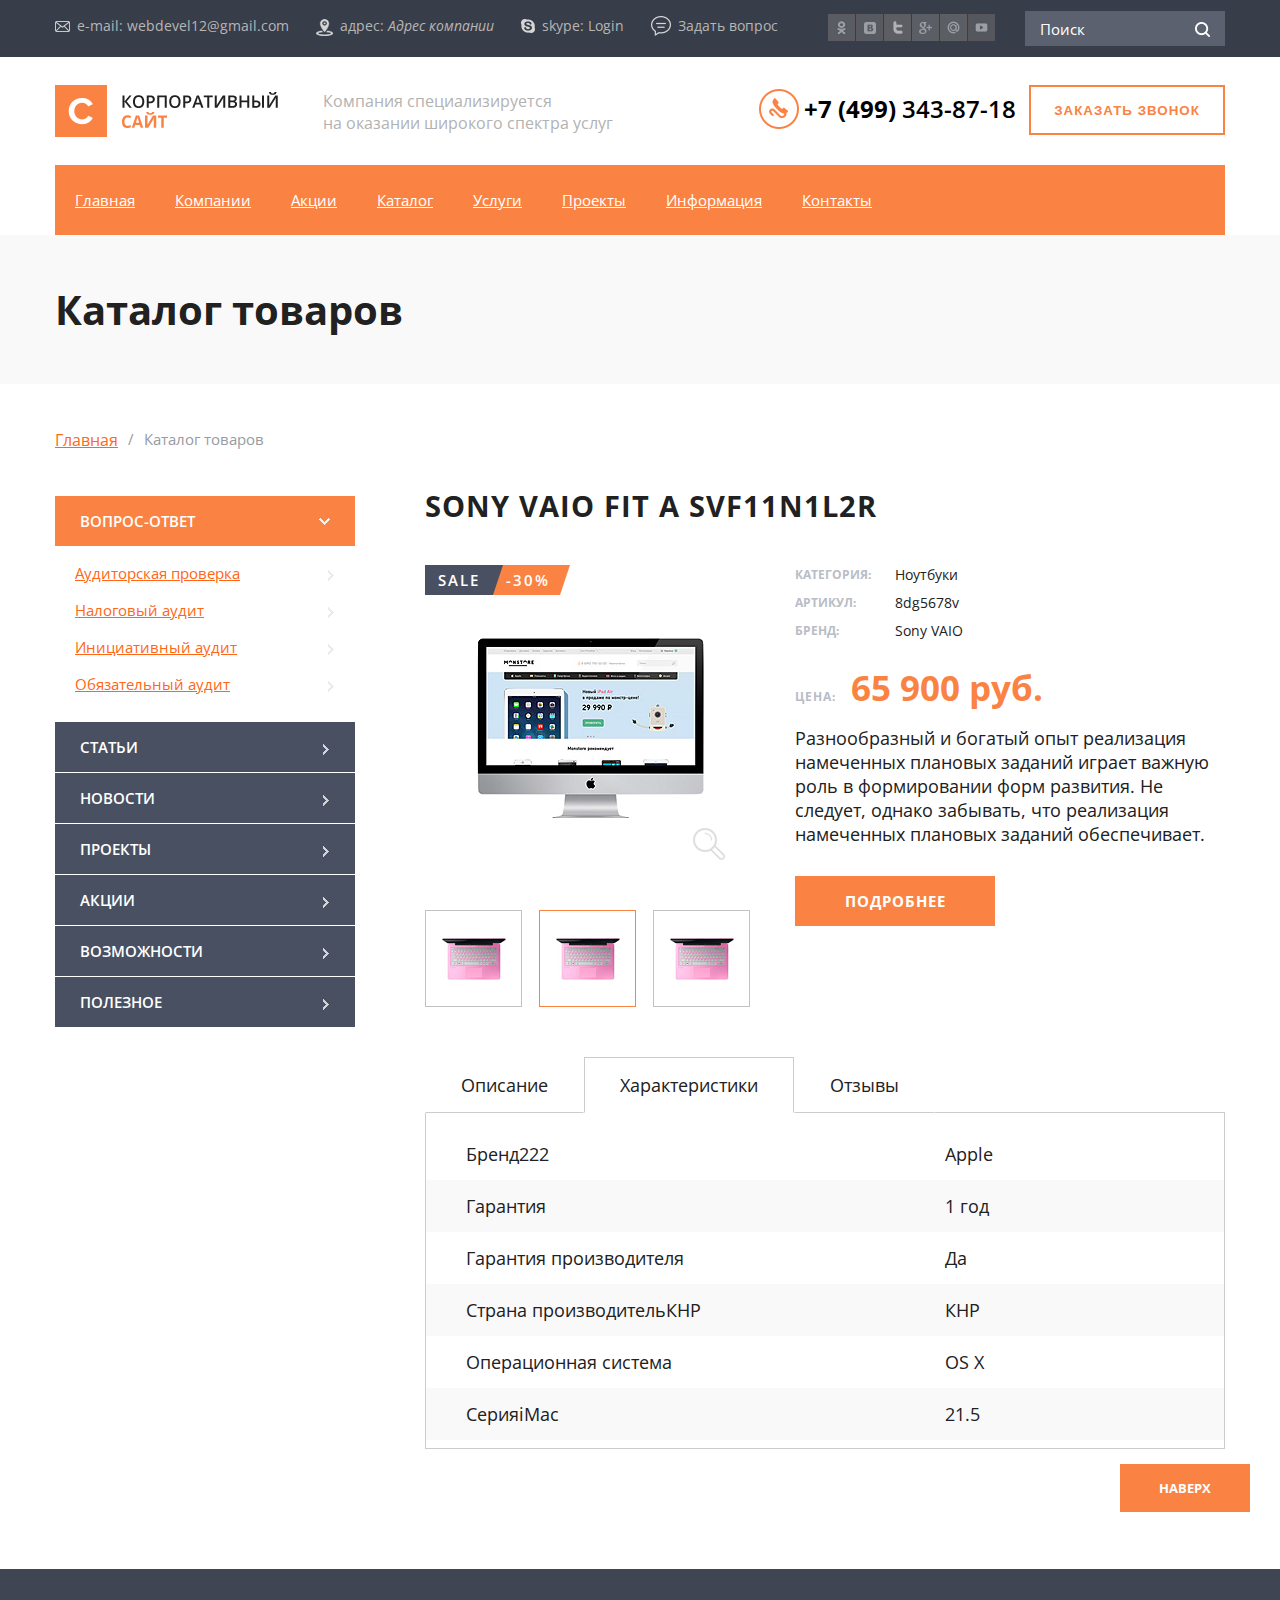
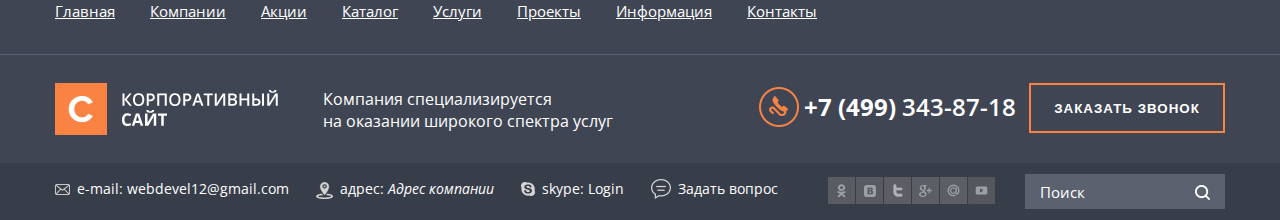
==== commit 3487ac73: "Zhe1ka" ====
--- a/card-goods.html
+++ b/card-goods.html
@@ -321,37 +321,26 @@
                     </li>
 
                     <li>
-                        <table>
-                            <tr>
-                                <td>Бренд333</td>
-                                <td>Apple</td>
-                            </tr>
-
-                            <tr>
-                                <td>Гарантия</td>
-                                <td>1 год</td>
-                            </tr>
-
-                            <tr>
-                                <td>Гарантия производителя</td>
-                                <td>Да</td>
-                            </tr>
-
-                            <tr>
-                                <td>Страна производительКНР</td>
-                                <td>КНР</td>
-                            </tr>
-
-                            <tr>
-                                <td>Операционная система</td>
-                                <td>OS X</td>
-                            </tr>
-
-                            <tr>
-                                <td>СерияiMac</td>
-                                <td>21.5</td>
-                            </tr>
-                        </table>
+                        <div class="view-form">
+                            <span class="header-comment">Ноутбук хорош!!!</span>
+
+                            <p>Таким образом сложившаяся структура организации обеспечивает широкому кругу (специалистов) участие в формировании модели развития. Товарищи! консультация с широким активом требуют определения и уточнения форм развития. Значимость этих проблем настолько очевидна, что постоянное информационно-пропагандистское обеспечение нашей деятельности.</p>
+
+                            <span class="info-user">Александр, Санкт-Петербург</span>
+
+                            <form class="form-question" action="#">
+                                <fieldset><legend>Оставить отзыв</legend></fieldset>
+
+                                <div class="wrap-input">
+                                    <label class="text-input"><input placeholder="ИМЯ"></label>
+                                    <label class="tell-input"><input placeholder="+7 _ _ _ _ _ _ _"></label>
+                                </div>
+
+                                <textarea placeholder="Текст вопроса"></textarea>
+
+                                <button class="btn btn-more-info">Задать вопрос</button>
+                            </form>
+                        </div>
                     </li>
                 </ul>
             </div>
--- a/style/style.css
+++ b/style/style.css
@@ -10,7 +10,7 @@
 	list-style:none;
 }
 button                         { cursor: pointer; }
-select, input, textarea        { font-size:15px; vertical-align:middle; }
+select, input, textarea        { font-size:15px; vertical-align:middle; font:15px 'Open Sans';}
 textarea                       { vertical-align:top; }
 :focus                         { outline:none; }
 input[type=submit]             { cursor:pointer; }
@@ -562,11 +562,14 @@
             .list-services .wrap {
                 overflow: hidden;
             }
-                .list-services h2 {
-                    margin-bottom: 10px;
-                    font-size: 20px;
-                    text-transform: uppercase;
-                }
+                .list-services a {
+                    text-decoration: none;
+                }
+                    .list-services h2 {
+                        margin-bottom: 10px;
+                        font-size: 20px;
+                        text-transform: uppercase;
+                    }
                 .list-services p {
                     margin-bottom: 25px;
                     color: #696f7c;
@@ -665,11 +668,11 @@
                         top: 12px;
                         right: 15px;
                         width: 17px;
-                        height: 17px;
+                        height: 18px;
+                        background: url("../images/name_form.png") no-repeat;
+                    }
+                    .form-question .wrap-input .tell-input:after {
                         background: url("../images/sprite_form.png") no-repeat;
-                    }
-                    .form-question .wrap-input .tell-input:after {
-                        background-position: bottom;
                     }
                     .form-question .wrap-input input {
                         width: 100%;
@@ -681,6 +684,7 @@
                     }
                 .form-question .wrap-input .tell-input {
                     float: right;
+                    font-size: 14px;
                 }
             .form-question textarea {
                 display: block;
@@ -727,9 +731,13 @@
             }
             .list-projects li h2 {
                 margin-bottom: 20px;
-                font-size: 20px;
-                text-transform: uppercase;
-            }
+            }
+                .list-projects li h2 a {
+                    font-size: 20px;
+                    font-weight: bold;
+                    text-transform: uppercase;
+                    text-decoration: none;
+                }
             .list-projects p {
                 color: #696f7c;
                 line-height: 1.7;
@@ -744,6 +752,7 @@
     .wrap-select {
         position: relative;
         display: inline-block;
+        height: 50px;
         margin-bottom: 30px;
         border: 1px solid #CCD1D7;
     }
@@ -755,8 +764,9 @@
             right: 0;
             top: 0;
             width: 41px;
-            height: 49px;
+            height: 50px;
             background: url("../images/content/select_icon.jpg") no-repeat;
+            background-size: 100% 100%;
             pointer-events: none;
         }
         .wrap-select select {
@@ -770,6 +780,7 @@
         .catalog-goods li {
             display: inline-table;
             width: 47%;
+            max-width: 378px;
             margin-bottom: 40px;
             border: 1px solid #E0E0E0;
         }
@@ -787,10 +798,13 @@
                 .catalog-goods .name-goods {
                     display: block;
                     margin-bottom: 15px;
-                    font-size: 20px;
-                    text-transform: uppercase;
-                    font-weight: bold;
-                }
+                }
+                    .catalog-goods .name-goods a {
+                        font-size: 20px;
+                        text-transform: uppercase;
+                        font-weight: bold;
+                        text-decoration: none;
+                    }
                 .sale {
                     position: relative;
                     display: block;
@@ -1025,7 +1039,7 @@
         }
     .block-tab {
         margin: -1px 0 25px;
-        padding: 28px 0 8px;
+        padding: 15px 0 8px;
         border: 1px solid #ccc;
         font-size: 18px;
     }
@@ -1035,15 +1049,212 @@
         .block-tab .active {
             display: block;
         }
+        .block-tab .view-form {
+            padding: 0 35px 25px;
+        }
+            .view-form .header-comment,
+            .view-form .info-user,
+            .view-form p {
+                display: block;
+                font-size: 18px;
+                margin-bottom: 20px;
+            }
+            .view-form .header-comment {
+                margin-top: 15px;
+            }
+            .view-form p {
+                line-height: 1.6;
+                margin-bottom: 25px;
+            }
+            .view-form .info-user {
+                margin-bottom: 45px;
+                color: #b9bdc5;
+            }
             .block-tab table {
                 width: 100%;
             }
+                .block-tab tr:nth-child(2n) {
+                    background: #f9f9f9;
+                }
                 .block-tab td {
-                    padding-bottom: 28px;
+                    padding: 14px 0 14px;
                 }
                 .block-tab td:first-child {
                     width: 65%;
                     padding-left: 40px;
+                }
+            .block-tab .form-question legend {
+                font-size: 25px;
+                font-weight: 600;
+            }
+
+        .callback-box .left-block {
+            float: left;
+            width: 320px;
+            margin-right: 50px;
+        }
+            .callback-box .left-block li {
+                display: table;
+                width: 100%;
+                height: 70px;
+                margin-bottom: 40px;
+                background: url("../images/content/icon_contact1.png") no-repeat left center;
+            }
+            .callback-box .left-block .email-block {
+                background-image: url("../images/content/icon_contact2.png");
+            }
+            .callback-box .left-block .address-block {
+                background-image: url("../images/content/icon_contact3.png");
+            }
+            .callback-box .left-block .schedule-block {
+                background-image: url("../images/content/icon_contact4.png");
+            }
+                .callback-box .left-block li .wrap {
+                    display: table-cell;
+                    padding-left: 100px;
+                    vertical-align: middle;
+                }
+                    .callback-box .left-block .top {
+                        display: block;
+                        color: #f36b21;
+                        font-size: 12px;
+                        font-weight: bold;
+                        text-transform: uppercase;
+                    }
+                    .callback-box .left-block .tell {
+                        font-size: 20px;
+                        font-weight: 600;
+                        color: #353b3e;
+                    }
+        .callback-box .right-block {
+            overflow: hidden;
+        }
+            .map {
+                position: relative;
+                max-width: 800px;
+                margin-bottom: 35px;
+            }
+                .map img {
+                    width: 100%;
+                    max-width: 800px;
+                }
+                .map span {
+                    position: absolute;
+                    top: 64%;
+                    margin-top: -88px;
+                    margin-left: -85px;
+                    left: 44%;
+                    padding: 15px;
+                    background: #FA8343;
+                    color: #fff;
+                    font-size: 17px;
+                    font-weight: bold;
+                    text-transform: uppercase;
+                }
+                    .map span:before {
+                        content: '';
+                        display: block;
+                        position: absolute;
+                        left: 50%;
+                        bottom: -12px;
+                        margin-left: -11px;
+                        width: 0;
+                        height: 0;
+                        border-left: 13px solid transparent;
+                        border-right: 13px solid transparent;
+                        border-top: 12px solid #FA8343;
+                    }
+            .form-contact {
+                overflow: hidden;
+            }
+                .form-contact legend {
+                    display: block;
+                    margin-bottom: 30px;
+                    font-size: 26px;
+                    font-weight: bold;
+                    text-transform: uppercase;
+                }
+                .form-contact .wrap {
+                    overflow: hidden;
+                }
+                    .form-contact ul {
+                        float: left;
+                        width: 300px;
+                        margin-right: 30px;
+                    }
+                        .form-contact li {
+                            position: relative;
+                            margin-bottom: 20px;
+                        }
+                            .form-contact input {
+                                width: 100%;
+                                font-size: 12px;
+                                padding: 12px 15px;
+                                border: 1px solid #ccc;
+
+                                -moz-box-sizing: border-box;
+                                -webkit-box-sizing: border-box;
+                                box-sizing: border-box;
+                            }
+                            .form-contact input:focus {
+                                border-color: #ACACAC;
+                            }
+                    .form-contact .textarea {
+                        overflow: hidden;
+                    }
+                        .form-contact textarea {
+                            width: 100%;
+                            height: 159px;
+                            padding: 15px;
+                            margin-bottom: 20px;
+                            resize: none;
+                            font-size: 14px;
+                            text-transform: uppercase;
+                            border: 1px solid #ccc;
+
+                            -moz-box-sizing: border-box;
+                            -webkit-box-sizing: border-box;
+                            box-sizing: border-box;
+                        }
+                .form-contact .btn {
+                    float: right;
+                    width: 300px;
+                    height: 58px;
+                    font-size: 15px;
+                    color: #fff;
+                    background: #FA8343;
+                }
+                .form-contact .btn:hover {
+                    color: #FA8343;
+                    background: #fff;
+                }
+    .wrap-details {
+        padding: 50px 0 55px;
+        background: #F9F9F9;
+    }
+        .header-details {
+            margin-bottom: 40px;
+            font-size: 30px;
+            text-transform: uppercase;
+        }
+        .wrap-details p {
+            margin-bottom: 20px;
+        }
+        .tbl-details {
+            width: 100%;
+        }
+            .tbl-details tr:nth-child(2n) {
+                background: #fff;
+            }
+                .tbl-details td {
+                    padding: 20px 0 25px;
+                    font-size: 16px;
+                }
+                .tbl-details td:first-child {
+                    min-width: 125px;
+                    padding-left: 25px;
+                    font-size: 17px;
+                    font-weight: bold;
                 }
 
 #animate-top {
@@ -1198,19 +1409,22 @@
         .contact-box {
             float: right;
         }
-            .tell {
+            .wrap-footer .tell,
+            .wrap-header .tell {
                 float: left;
                 padding: 3px 0 4px 45px;
                 margin-top: 4px;
                 background: url("../images/header/tell_icon.png") left center no-repeat;
             }
-                .tell a {
+                .wrap-footer .tell a,
+                .wrap-header .tell a {
                     margin-right: 13px;
                     font-size: 24px;
                     font-weight: 600;
                     text-decoration: none;
                 }
-                    .tell span {
+                    .wrap-footer .tell span,
+                    .wrap-header .tell span {
                         font-weight: 700;
                     }
             .btn,
--- a/style/responsive.css
+++ b/style/responsive.css
@@ -58,6 +58,9 @@
     }
 }
 @media screen and (max-width: 1200px) {
+    .callback-box .left-block {
+        margin-right: 20px;
+    }
     .content {
         width: 99%;
     }
@@ -72,14 +75,24 @@
         float: none;
         margin-bottom: 15px;
     }
+    .catalog-goods li:nth-child(2n + 1) {
+        margin-right: 4.5%;
+    }
 }
 @media screen and (max-width: 1100px) {
+    .old-price .number {
+        font-size: 22px;
+    }
+    .price {
+        font-size: 28px;
+    }
     .wrap-footer .middle-box .wrap,
     .wrap-header .middle-box .wrap {
         overflow: hidden;
         margin-bottom: 10px;
     }
-    .tell {
+    .wrap-footer .tell,
+    .wrap-header .tell {
         display: block;
         float: none;
         margin-bottom: 10px;
@@ -91,7 +104,35 @@
         margin-left: 2%;
     }
 }
+@media screen and (max-width: 980px) {
+    .wrap-details {
+        padding-bottom: 100px;
+    }
+    .slider-good li {
+        margin-right: 14px;
+    }
+    .view-good {
+        width: 320px;
+        margin-right: 10px;
+    }
+    .price:before,
+    .old-price .text {
+        display: block;
+    }
+    .catalog-goods li {
+        width: auto;
+        margin: 0 0 40px 0;
+    }
+}
 @media screen and (max-width: 900px) {
+    .callback-box .left-block {
+        float: none;
+        width: auto;
+    }
+    .callback-box .left-block li {
+        display: inline-table;
+        width: 47%;
+    }
     .inner-content {
         margin-bottom: 120px;
     }
@@ -180,6 +221,14 @@
     }
     .list-big-squares .desc {
         font-size: 13px;
+    }
+}
+@media screen and (max-width: 830px) {
+    .catalog-goods {
+        text-align: center;
+    }
+    .catalog-goods .wrap {
+        text-align: left;
     }
 }
 @media screen and (max-width: 750px) {
@@ -211,6 +260,13 @@
     }
 }
 @media screen and (max-width: 650px) {
+    .callback-box .left-block li {
+        width: 100%;
+    }
+    .view-good {
+        float: none;
+        margin-bottom: 30px;
+    }
     .list-goods li {
         width: 45%;
     }
@@ -241,6 +297,18 @@
     }
 }
 @media screen and (max-width: 600px) {
+    .tbl-details td,
+    .tbl-details td:first-child {
+        font-size: 14px;
+    }
+    .map span {
+        left: 46%;
+    }
+    .form-contact ul {
+        float: none;
+        width: auto;
+        margin-right: 0;
+    }
     .list-big-squares {
         text-align: center;
     }
@@ -276,7 +344,25 @@
         width: 98%;
     }
 }
+@media screen and (max-width: 550px) {
+    .toggle-tab li {
+        width: 33%;
+        padding: 15px 0;
+        text-align: center;
+        font-size: 15px;
+
+        -moz-box-sizing: border-box;
+        -webkit-box-sizing: border-box;
+        box-sizing: border-box;
+    }
+}
 @media screen and (max-width: 500px) {
+    .block-tab {
+        font-size: 15px;
+    }
+    .block-tab td:first-child {
+        padding-left: 20px;
+    }
     .logo {
         float: none;
         display: block;
@@ -310,8 +396,24 @@
         width: 100%;
         max-width: 196px;
     }
+    .map span {
+        left: 48%;
+    }
 }
 @media screen and (max-width: 450px) {
+    .form-contact .btn {
+        float: none;
+        display: block;
+        margin: 0 auto;
+    }
+    .toggle-tab li {
+        font-size: 13px;
+    }
+    .pagination li {
+        width: 38px;
+        height: 38px;
+        line-height: 39px;
+    }
     .list-service li {
         width: 100%;
         max-width: 350px;
@@ -331,6 +433,28 @@
     }
 }
 @media screen and (max-width: 420px) {
+    .callback-box .left-block li .wrap {
+        padding-left: 85px;
+    }
+    .tbl-details td {
+        font-size: 13px;
+    }
+    .map span {
+        left: 50%;
+    }
+    .toggle-tab li {
+        font-size: 11px;
+    }
+    .view-good .wrap-foto .foto img {
+        max-width: 90%;
+    }
+    .view-good {
+        width: 305px;
+    }
+    .slider-good li {
+        width: 90px;
+        height: 90px;
+    }
     .wrap-slider .header1,
     .wrap-slider .header2 {
         font-size: 26px;
@@ -357,4 +481,9 @@
     .list-projects li:nth-child(2n + 1) {
         margin-right: 0;
     }
+}
+@media screen and (max-width: 350px) {
+    .map span {
+        left: 51%;
+    }
 }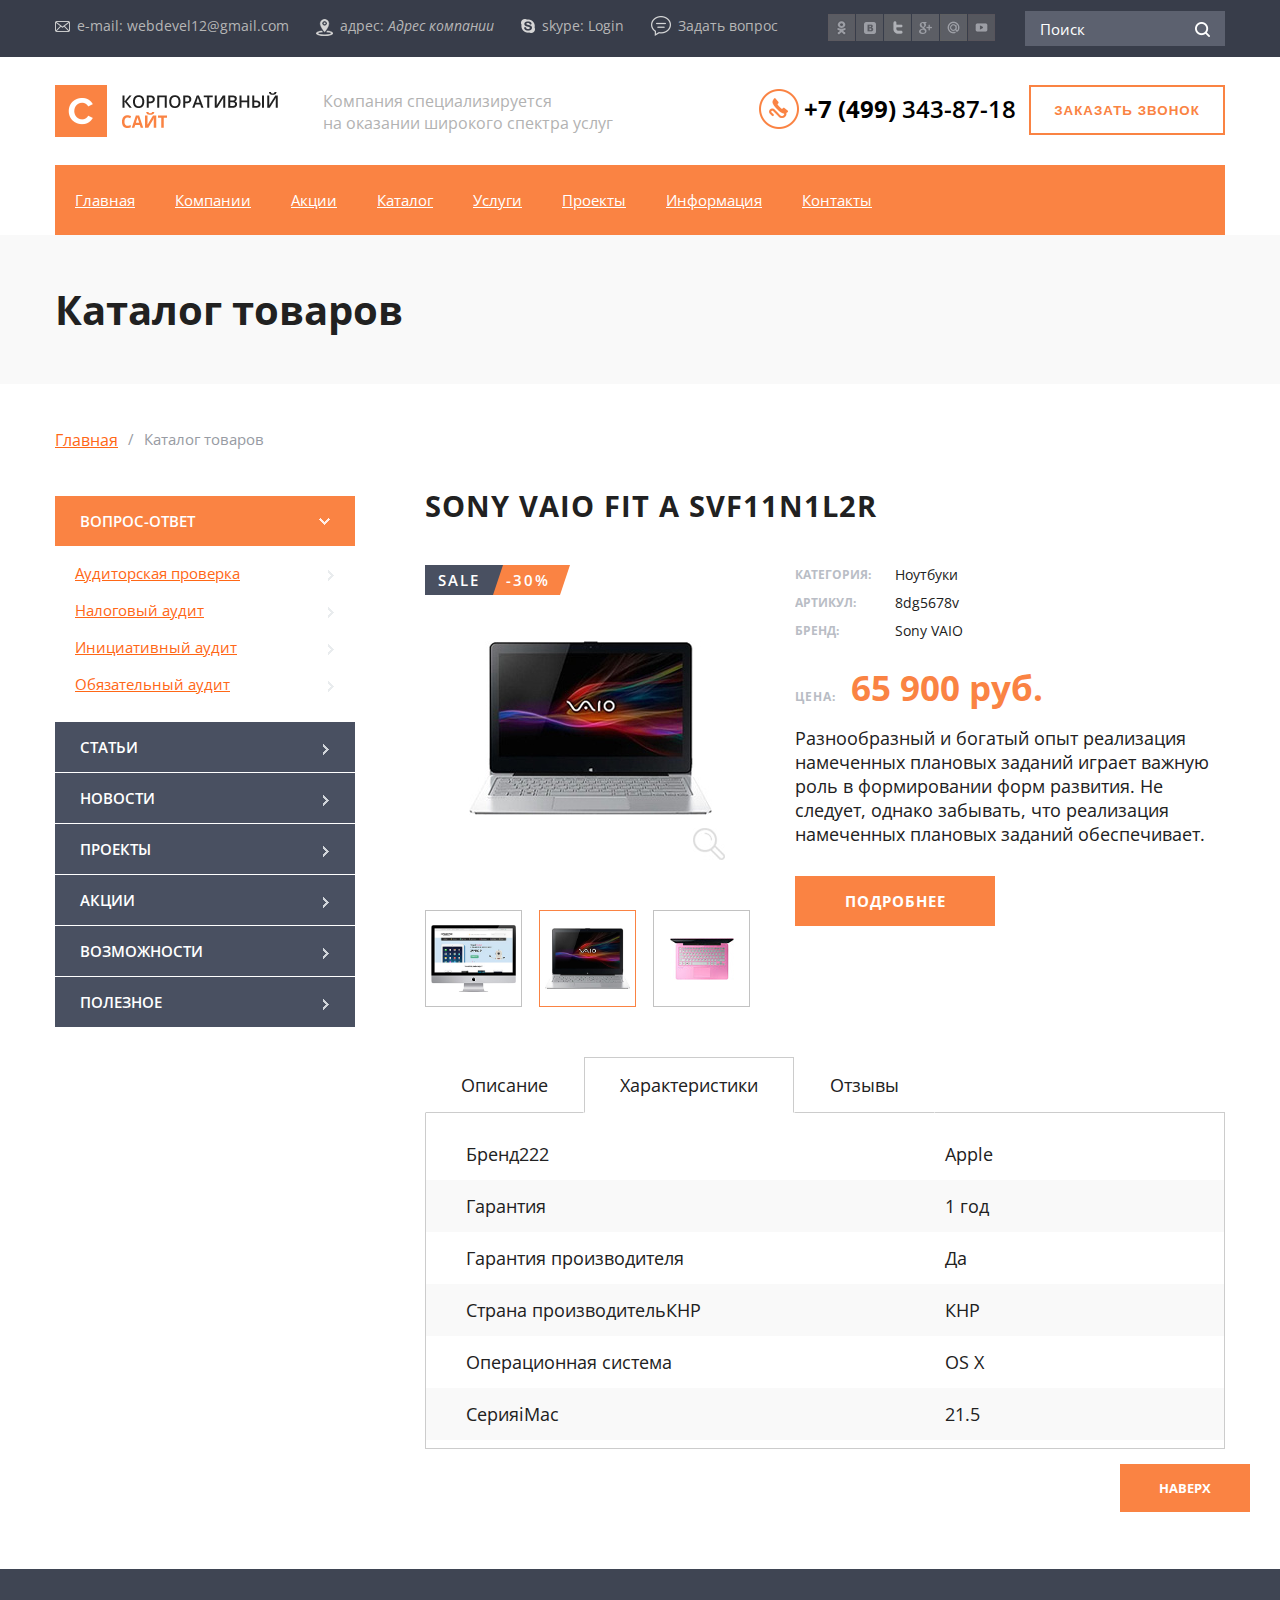
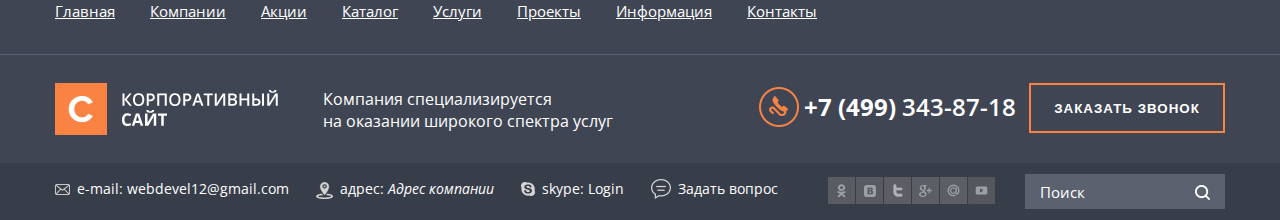
==== commit b4f15363: "Zhe1ka" ====
--- a/card-goods.html
+++ b/card-goods.html
@@ -6,6 +6,7 @@
     <meta name="viewport" content="width=device-width, initial-scale=1.0">
 
     <link href='http://fonts.googleapis.com/css?family=Open+Sans:400,700,600&subset=latin,cyrillic' rel='stylesheet' type='text/css'>
+    <link rel="stylesheet" type="text/css" href="style/jquery.fancybox.css" />
     <link rel="stylesheet" type="text/css" href="style/style.css" />
     <link rel="stylesheet" type="text/css" href="style/responsive.css" />
 </head>
@@ -206,13 +207,15 @@
                         <span class="sale active"><span>SALE</span>-30%</span>
 
                         <span class="wrap-foto">
-                            <span class="foto"><img src="images/content/catalog_img1.jpg"></span>
+                            <a class="fancybox foto" rel="group" href="images/content/catalog_img1.jpg"><img src="images/content/catalog_img1.jpg"></a>
+                            <a class="fancybox foto active" rel="group" href="images/content/catalog_img2.jpg"><img src="images/content/catalog_img2.jpg"></a>
+                            <a class="fancybox foto" rel="group" href="images/content/catalog_img3.jpg"><img src="images/content/catalog_img3.jpg"></a>
                             <span class="btn-increase"></span>
                         </span>
 
                         <ul class="slider-good">
-                            <li><span><img src="images/content/more_example_good.jpg" alt="foto"></span></li>
-                            <li class="active"><span><img src="images/content/more_example_good.jpg" alt="foto"></span></li>
+                            <li><span><img src="images/content/catalog_img1.jpg" alt="foto"></span></li>
+                            <li class="active"><span><img src="images/content/catalog_img2.jpg" alt="foto"></span></li>
                             <li><span><img src="images/content/more_example_good.jpg" alt="foto"></span></li>
                         </ul>
                     </div>
@@ -441,8 +444,16 @@
     </div>
     <!--end-->
 
-    <script src="js/jquery-1.11.2.min.js"></script>
+    <script src="http://ajax.googleapis.com/ajax/libs/jquery/1.7.1/jquery.min.js"></script>
     <script src="js/carousel.js"></script>
+
+    <!-- FancyBox -->
+    <script src="js/fancybox/jquery.fancybox.js"></script>
+    <script src="js/fancybox/jquery.fancybox-buttons.js"></script>
+    <script src="js/fancybox/jquery.fancybox-thumbs.js"></script>
+    <script src="js/fancybox/jquery.easing-1.3.pack.js"></script>
+    <script src="js/fancybox/jquery.mousewheel-3.0.6.pack.js"></script>
+
     <script src="js/commonJs.js"></script>
 </body>
 </html>
--- a/style/style.css
+++ b/style/style.css
@@ -869,6 +869,12 @@
                         width: 100%;
                         vertical-align: middle;
                     }
+                    .view-good .wrap-foto .foto {
+                        display: none;
+                    }
+                    .view-good .wrap-foto .foto.active {
+                        display: table-cell;
+                    }
                 .old-price {
                     display: block;
                 }
@@ -968,6 +974,7 @@
             width: 32px;
             height: 32px;
             background: url("../images/content/btn_increase.jpg") no-repeat;
+            cursor: pointer;
         }
         .view-good .wrap-foto {
             margin-bottom: 50px;
@@ -995,6 +1002,9 @@
                     display: table-cell;
                     vertical-align: middle;
                 }
+                    .slider-good span img {
+                        max-width: 90%;
+                    }
         .desc-good {
             overflow: hidden;
         }
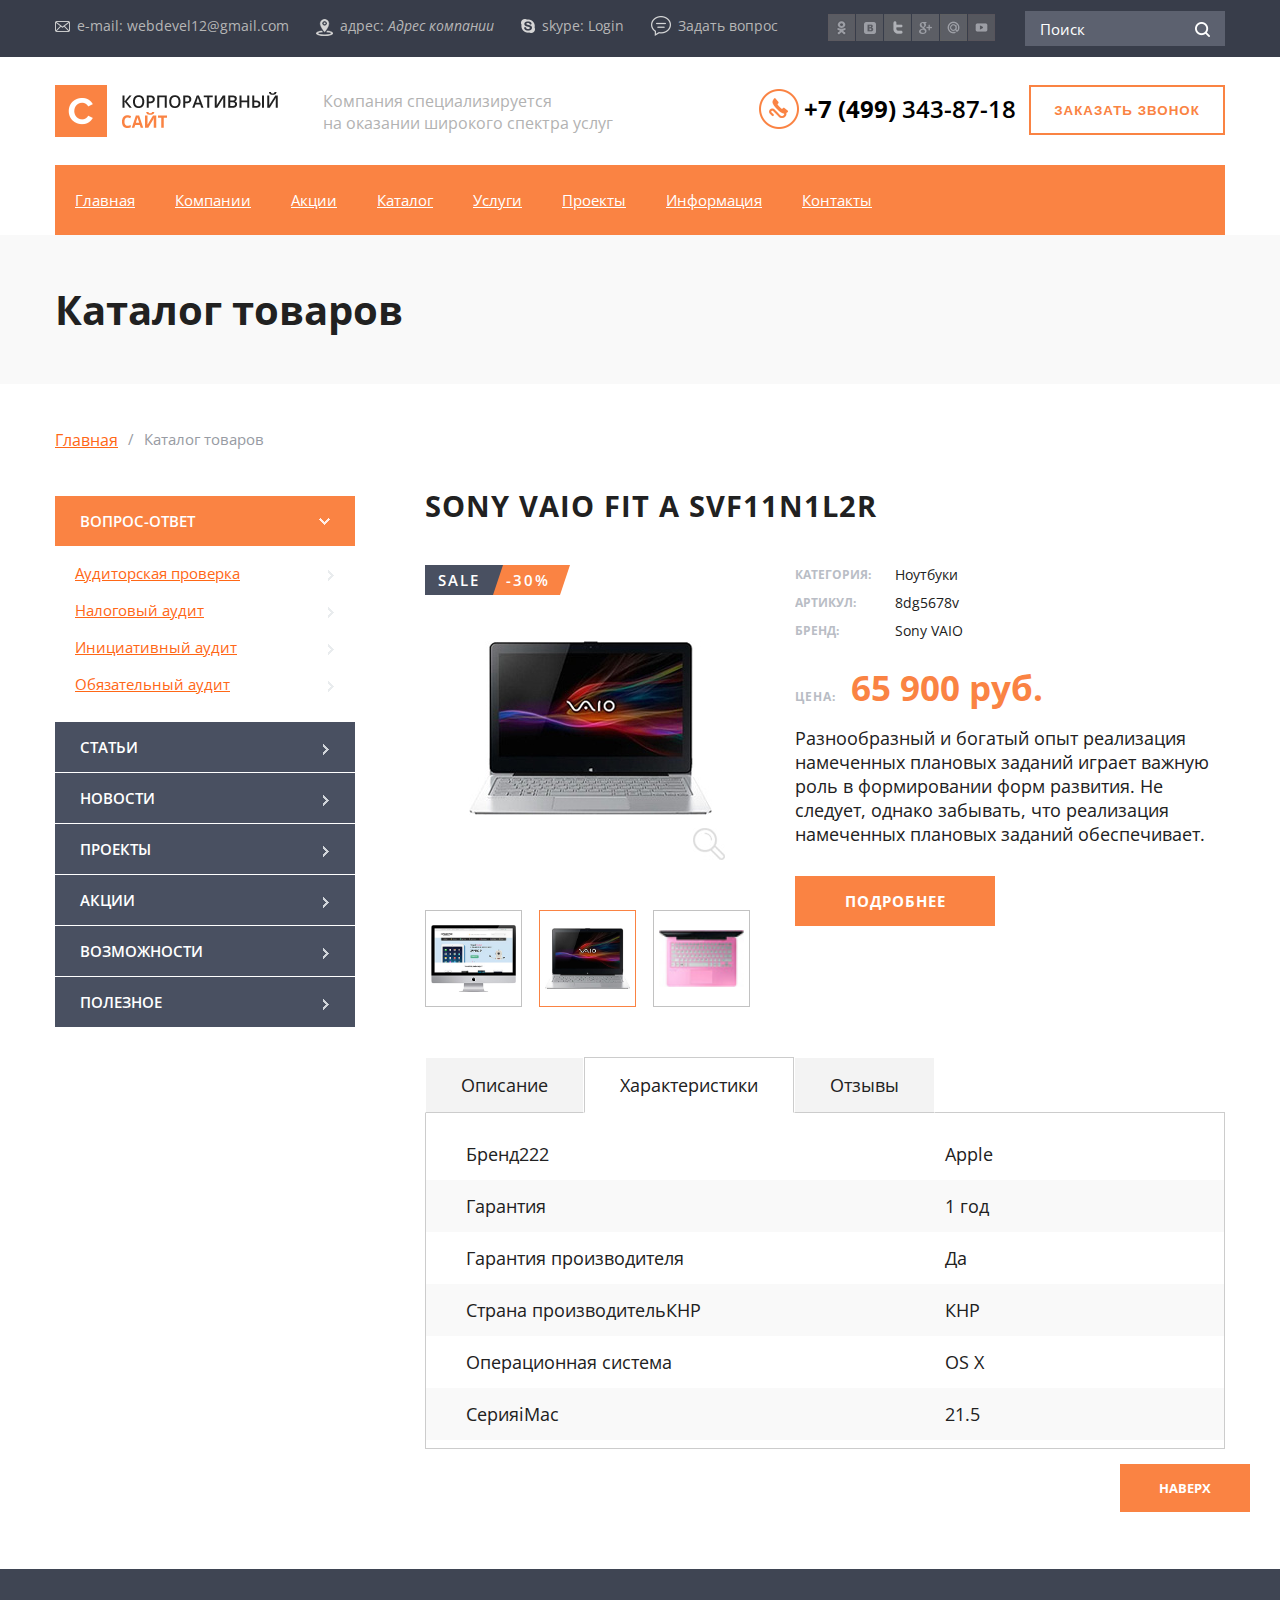
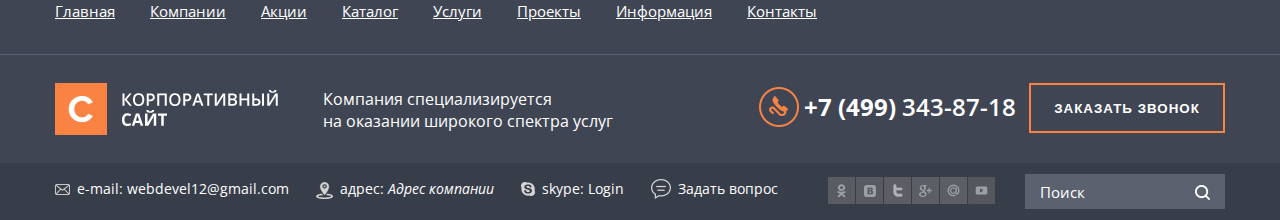
==== commit cfe8f46e: "Zhe1ka" ====
--- a/card-goods.html
+++ b/card-goods.html
@@ -238,7 +238,7 @@
                             </tr>
                         </table>
 
-                        <span class="price">65 900 руб.</span>
+                        <span class="price"><span>цена:</span>65 900 руб.</span>
 
                         <span class="big-desc-text">Разнообразный и богатый опыт реализация намеченных плановых заданий играет
                             важную роль в формировании форм развития. Не следует, однако забывать, что реализация намеченных плановых
--- a/style/style.css
+++ b/style/style.css
@@ -771,7 +771,7 @@
         }
         .wrap-select select {
             width: 260px;
-            padding: 15px;
+            padding: 13px 15px;
             border: none;
         }
     .catalog-goods {
@@ -898,8 +898,7 @@
                     font-size: 35px;
                     color: #fa8343;
                 }
-                    .price:before {
-                        content: 'цена:';
+                    .price span {
                         display: inline-block;
                         margin-right: 15px;
                         font-size: 12px;
@@ -1004,6 +1003,7 @@
                 }
                     .slider-good span img {
                         max-width: 90%;
+                        width: 100%;
                     }
         .desc-good {
             overflow: hidden;
@@ -1040,10 +1040,12 @@
             padding: 15px 35px;
             font-size: 18px;
             cursor: pointer;
+            background: #f3f3f3;
             border: 1px solid #fff;
-            border-bottom-color: #ccc;
+            border-bottom: 1px solid #ccc;
         }
         .toggle-tab .active {
+            background: #fff;
             border: 1px solid #ccc;
             border-bottom-color: #fff;
         }
--- a/style/responsive.css
+++ b/style/responsive.css
@@ -115,7 +115,7 @@
         width: 320px;
         margin-right: 10px;
     }
-    .price:before,
+    .price span,
     .old-price .text {
         display: block;
     }
@@ -229,6 +229,14 @@
     }
     .catalog-goods .wrap {
         text-align: left;
+    }
+}
+@media screen and (max-width: 820px) {
+    .catalog-goods li,
+    .catalog-goods li:first-child {
+        display: table;
+        width: auto;
+        margin: 0 auto 40px !important;
     }
 }
 @media screen and (max-width: 750px) {
